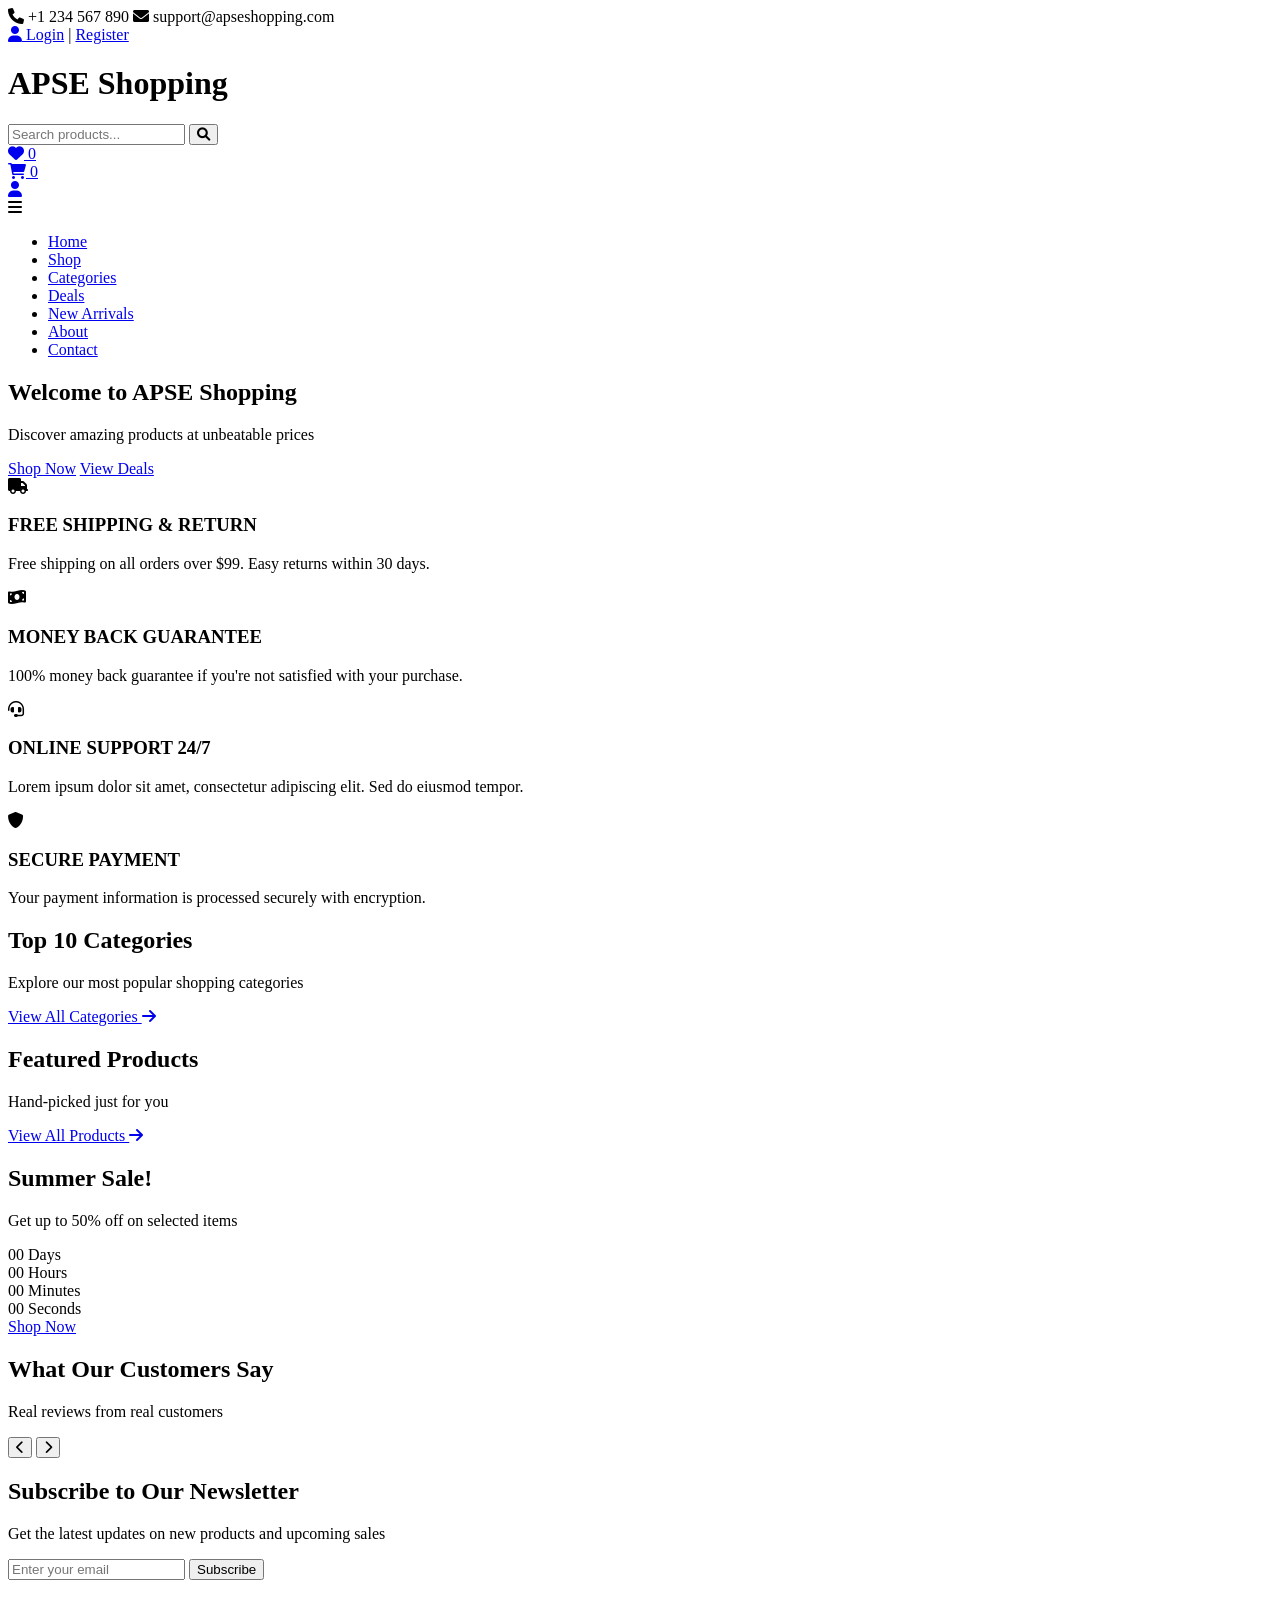
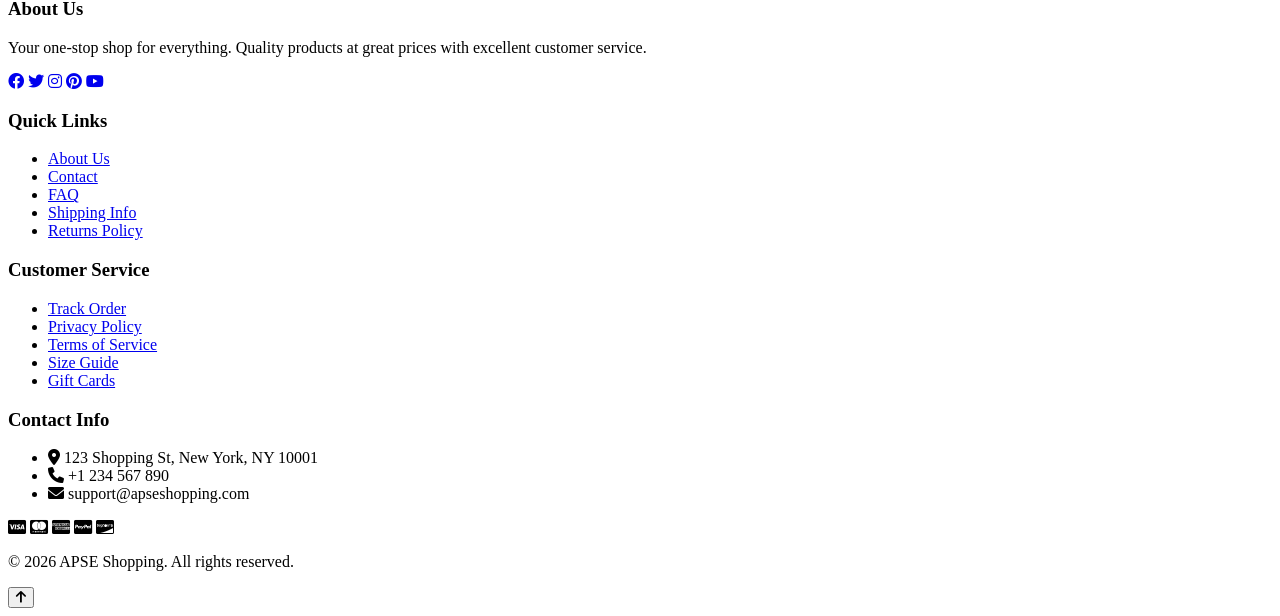
==== index.html @ 9b2e5bf0 "initial commit" ====
<!DOCTYPE html>
<html lang="en">
<head>
    <meta charset="UTF-8">
    <meta name="viewport" content="width=device-width, initial-scale=1.0">
    <title>APSE Shopping - Your One-Stop Shop</title>
    <link rel="stylesheet" href="https://cdnjs.cloudflare.com/ajax/libs/font-awesome/6.0.0/css/all.min.css">
    <link rel="stylesheet" href="css/style.css">
    <link rel="stylesheet" href="css/responsive.css">
    <link rel="stylesheet" href="css/animations.css">
</head>
<body>
    <!-- Header Section -->
    <header class="header">
        <!-- Top Bar -->
        <div class="top-bar">
            <div class="container">
                <div class="top-bar-content">
                    <div class="top-bar-left">
                        <span><i class="fas fa-phone"></i> +1 234 567 890</span>
                        <span><i class="fas fa-envelope"></i> support@apseshopping.com</span>
                    </div>
                    <div class="top-bar-right">
                        <a href="login.html"><i class="fas fa-user"></i> Login</a>
                        <span class="separator">|</span>
                        <a href="register.html">Register</a>
                    </div>
                </div>
            </div>
        </div>

        <!-- Main Header -->
        <div class="main-header">
            <div class="container">
                <div class="header-content">
                    <div class="logo">
                        <h1>APSE <span>Shopping</span></h1>
                    </div>

                    <!-- Search Bar -->
                    <div class="search-bar">
                        <input type="text" placeholder="Search products..." id="searchInput">
                        <button type="submit" id="searchBtn"><i class="fas fa-search"></i></button>
                    </div>

                    <!-- Header Icons -->
                    <div class="header-icons">
                        <div class="icon-item wishlist-icon">
                            <a href="wishlist.html">
                                <i class="fas fa-heart"></i>
                                <span class="badge">0</span>
                            </a>
                        </div>
                        <div class="icon-item cart-icon">
                            <a href="cart.html">
                                <i class="fas fa-shopping-cart"></i>
                                <span class="badge" id="cartCount">0</span>
                            </a>
                        </div>
                        <div class="icon-item user-icon mobile-only">
                            <a href="login.html">
                                <i class="fas fa-user"></i>
                            </a>
                        </div>
                    </div>

                    <!-- Mobile Menu Toggle -->
                    <div class="mobile-menu-toggle" id="mobileMenuToggle">
                        <i class="fas fa-bars"></i>
                    </div>
                </div>
            </div>
        </div>

        <!-- Navigation -->
        <nav class="navigation">
            <div class="container">
                <ul class="nav-menu" id="navMenu">
                    <li class="active"><a href="index.html">Home</a></li>
                    <li><a href="shop.html">Shop</a></li>
                    <li><a href="categories.html">Categories</a></li>
                    <li><a href="deals.html">Deals</a></li>
                    <li><a href="new-arrivals.html">New Arrivals</a></li>
                    <li><a href="about.html">About</a></li>
                    <li><a href="contact.html">Contact</a></li>
                </ul>
            </div>
        </nav>
    </header>

    <!-- Hero Banner -->
    <section class="hero-banner">
        <div class="container">
            <div class="hero-content">
                <h1>Welcome to APSE Shopping</h1>
                <p>Discover amazing products at unbeatable prices</p>
                <div class="hero-buttons">
                    <a href="shop.html" class="btn btn-primary">Shop Now</a>
                    <a href="deals.html" class="btn btn-outline">View Deals</a>
                </div>
            </div>
        </div>
    </section>

    <!-- Features Section -->
    <section class="features-section">
        <div class="container">
            <div class="features-grid">
                <div class="feature-box animate-on-scroll">
                    <div class="feature-icon">
                        <i class="fas fa-truck"></i>
                    </div>
                    <h3>FREE SHIPPING & RETURN</h3>
                    <p>Free shipping on all orders over $99. Easy returns within 30 days.</p>
                </div>

                <div class="feature-box animate-on-scroll" data-delay="0.2">
                    <div class="feature-icon">
                        <i class="fas fa-money-bill-wave"></i>
                    </div>
                    <h3>MONEY BACK GUARANTEE</h3>
                    <p>100% money back guarantee if you're not satisfied with your purchase.</p>
                </div>

                <div class="feature-box animate-on-scroll" data-delay="0.4">
                    <div class="feature-icon">
                        <i class="fas fa-headset"></i>
                    </div>
                    <h3>ONLINE SUPPORT 24/7</h3>
                    <p>Lorem ipsum dolor sit amet, consectetur adipiscing elit. Sed do eiusmod tempor.</p>
                </div>

                <div class="feature-box animate-on-scroll" data-delay="0.6">
                    <div class="feature-icon">
                        <i class="fas fa-shield-alt"></i>
                    </div>
                    <h3>SECURE PAYMENT</h3>
                    <p>Your payment information is processed securely with encryption.</p>
                </div>
            </div>
        </div>
    </section>

    <!-- Categories Section -->
    <section class="categories-section">
        <div class="container">
            <div class="section-header">
                <h2>Top 10 Categories</h2>
                <p>Explore our most popular shopping categories</p>
            </div>

            <div class="categories-grid" id="categoriesGrid">
                <!-- Categories will be loaded dynamically via JavaScript -->
            </div>

            <div class="view-all-container">
                <a href="categories.html" class="btn btn-secondary">View All Categories <i class="fas fa-arrow-right"></i></a>
            </div>
        </div>
    </section>

    <!-- Featured Products Section -->
    <section class="products-section">
        <div class="container">
            <div class="section-header">
                <h2>Featured Products</h2>
                <p>Hand-picked just for you</p>
            </div>

            <div class="products-grid" id="featuredProducts">
                <!-- Products will be loaded dynamically via JavaScript -->
            </div>

            <div class="view-all-container">
                <a href="shop.html" class="btn btn-secondary">View All Products <i class="fas fa-arrow-right"></i></a>
            </div>
        </div>
    </section>

    <!-- Promo Banner -->
    <section class="promo-banner">
        <div class="container">
            <div class="promo-content">
                <h2>Summer Sale!</h2>
                <p>Get up to 50% off on selected items</p>
                <div class="countdown" id="countdown">
                    <div class="countdown-item">
                        <span class="days">00</span>
                        <span>Days</span>
                    </div>
                    <div class="countdown-item">
                        <span class="hours">00</span>
                        <span>Hours</span>
                    </div>
                    <div class="countdown-item">
                        <span class="minutes">00</span>
                        <span>Minutes</span>
                    </div>
                    <div class="countdown-item">
                        <span class="seconds">00</span>
                        <span>Seconds</span>
                    </div>
                </div>
                <a href="deals.html" class="btn btn-primary">Shop Now</a>
            </div>
        </div>
    </section>

    <!-- Testimonials Section -->
    <section class="testimonials-section">
        <div class="container">
            <div class="section-header">
                <h2>What Our Customers Say</h2>
                <p>Real reviews from real customers</p>
            </div>

            <div class="testimonials-slider" id="testimonialsSlider">
                <div class="testimonials-wrapper">
                    <!-- Testimonials will be loaded dynamically -->
                </div>
                <button class="slider-btn prev-btn"><i class="fas fa-chevron-left"></i></button>
                <button class="slider-btn next-btn"><i class="fas fa-chevron-right"></i></button>
            </div>
        </div>
    </section>

    <!-- Newsletter Section -->
    <section class="newsletter-section">
        <div class="container">
            <div class="newsletter-content">
                <h2>Subscribe to Our Newsletter</h2>
                <p>Get the latest updates on new products and upcoming sales</p>
                <form class="newsletter-form" id="newsletterForm">
                    <input type="email" placeholder="Enter your email" required>
                    <button type="submit" class="btn btn-primary">Subscribe</button>
                </form>
            </div>
        </div>
    </section>

    <!-- Footer -->
    <footer class="footer">
        <div class="container">
            <div class="footer-content">
                <div class="footer-section">
                    <h3>About Us</h3>
                    <p>Your one-stop shop for everything. Quality products at great prices with excellent customer service.</p>
                    <div class="social-links">
                        <a href="#"><i class="fab fa-facebook"></i></a>
                        <a href="#"><i class="fab fa-twitter"></i></a>
                        <a href="#"><i class="fab fa-instagram"></i></a>
                        <a href="#"><i class="fab fa-pinterest"></i></a>
                        <a href="#"><i class="fab fa-youtube"></i></a>
                    </div>
                </div>

                <div class="footer-section">
                    <h3>Quick Links</h3>
                    <ul>
                        <li><a href="about.html">About Us</a></li>
                        <li><a href="contact.html">Contact</a></li>
                        <li><a href="faq.html">FAQ</a></li>
                        <li><a href="shipping.html">Shipping Info</a></li>
                        <li><a href="returns.html">Returns Policy</a></li>
                    </ul>
                </div>

                <div class="footer-section">
                    <h3>Customer Service</h3>
                    <ul>
                        <li><a href="track-order.html">Track Order</a></li>
                        <li><a href="privacy.html">Privacy Policy</a></li>
                        <li><a href="terms.html">Terms of Service</a></li>
                        <li><a href="size-guide.html">Size Guide</a></li>
                        <li><a href="gift-cards.html">Gift Cards</a></li>
                    </ul>
                </div>

                <div class="footer-section">
                    <h3>Contact Info</h3>
                    <ul class="contact-info">
                        <li><i class="fas fa-map-marker-alt"></i> 123 Shopping St, New York, NY 10001</li>
                        <li><i class="fas fa-phone"></i> +1 234 567 890</li>
                        <li><i class="fas fa-envelope"></i> support@apseshopping.com</li>
                    </ul>
                    <div class="payment-methods">
                        <i class="fab fa-cc-visa"></i>
                        <i class="fab fa-cc-mastercard"></i>
                        <i class="fab fa-cc-amex"></i>
                        <i class="fab fa-cc-paypal"></i>
                        <i class="fab fa-cc-discover"></i>
                    </div>
                </div>
            </div>

            <div class="footer-bottom">
                <p>&copy; 2026 APSE Shopping. All rights reserved.</p>
            </div>
        </div>
    </footer>

    <!-- Back to Top Button -->
    <button class="back-to-top" id="backToTop">
        <i class="fas fa-arrow-up"></i>
    </button>

    <!-- JavaScript Files -->
    <script src="js/utils.js"></script>
    <script src="js/products.js"></script>
    <script src="js/cart.js"></script>
    <script src="js/auth.js"></script>
    <script src="js/main.js"></script>
</body>
</html>
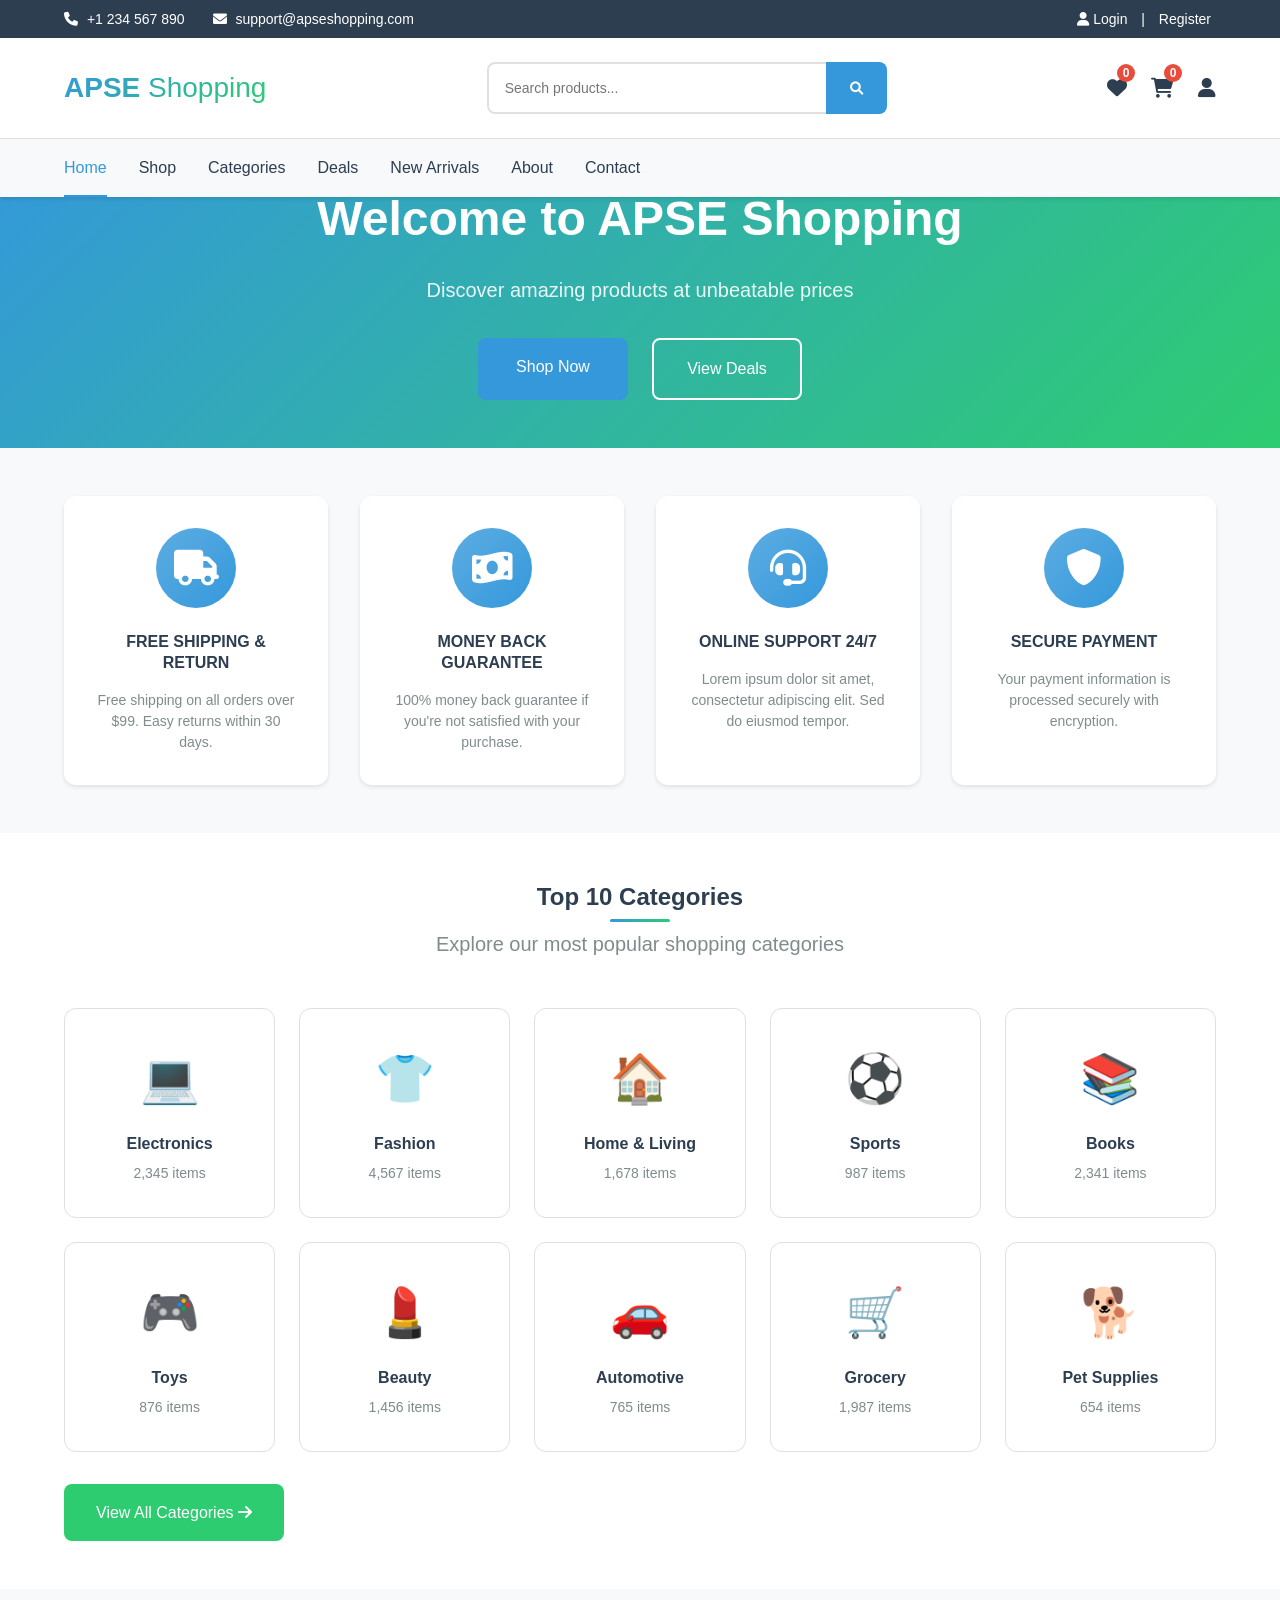
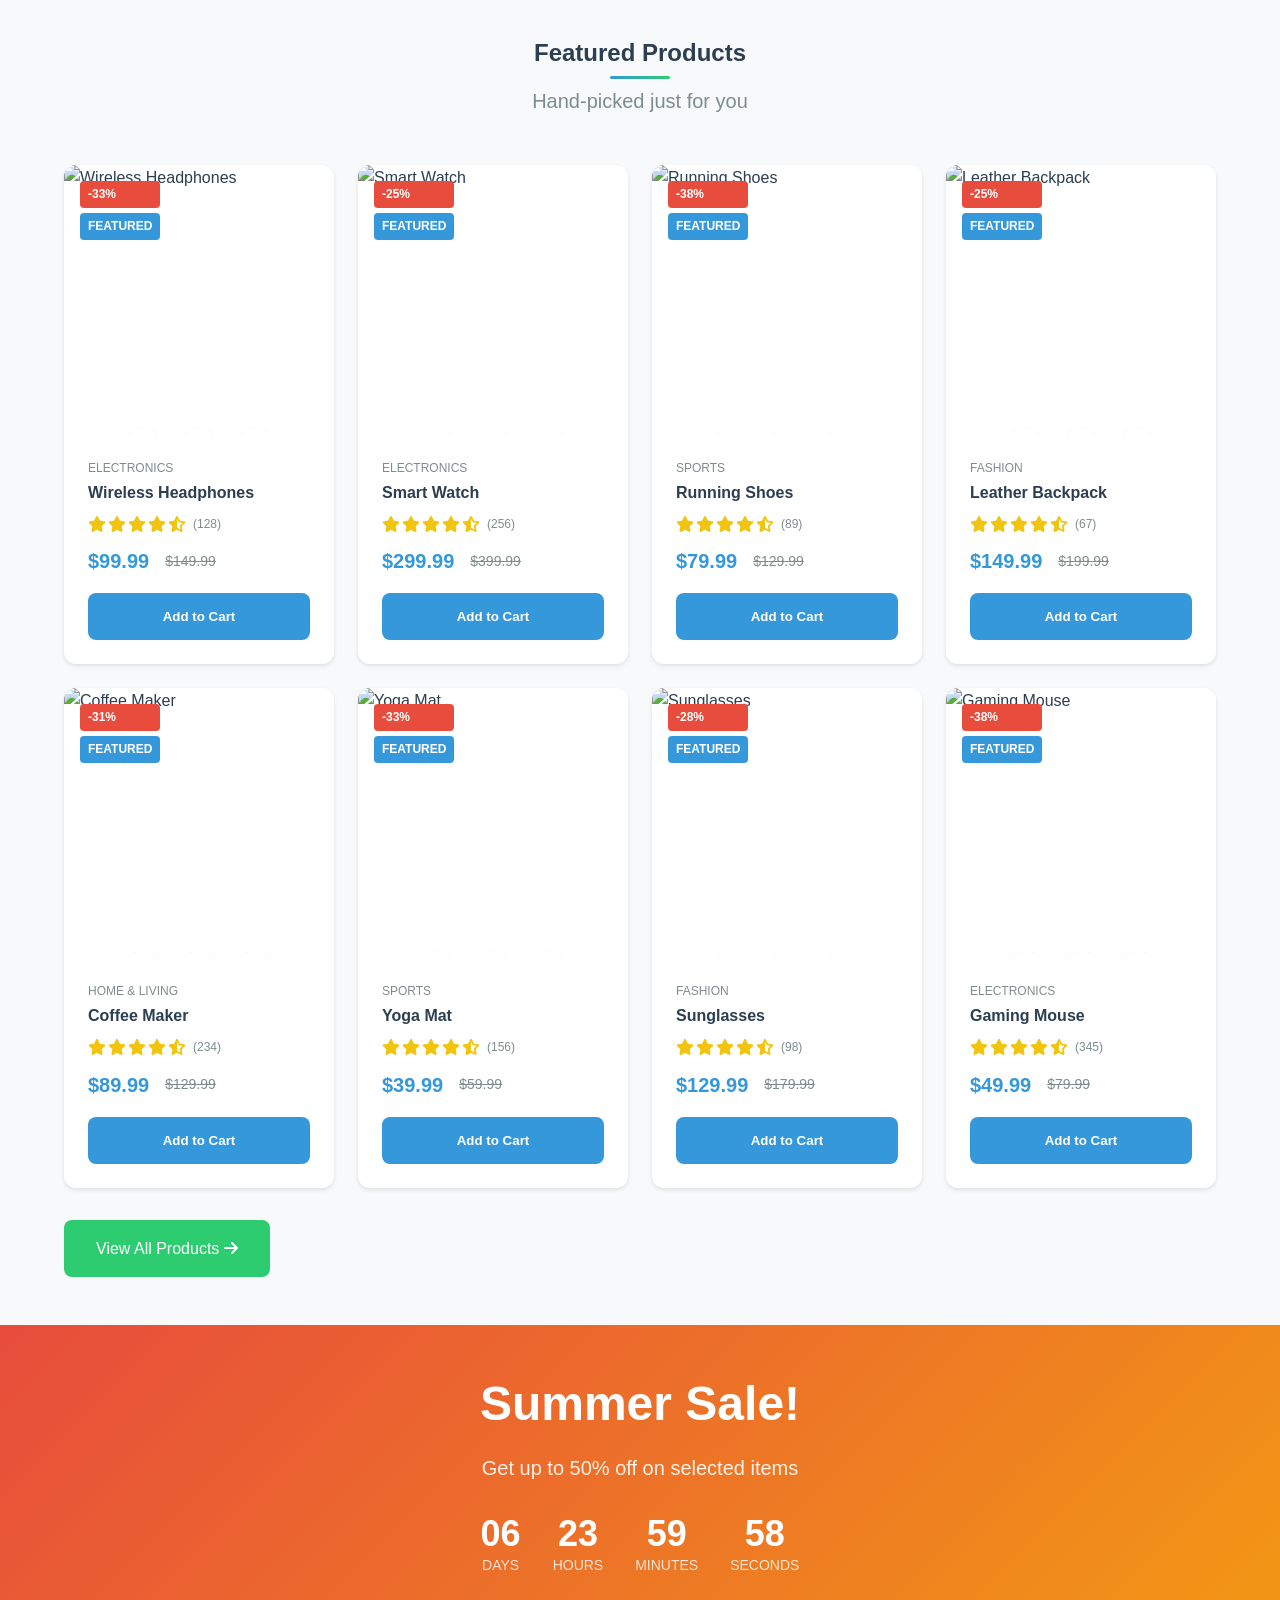
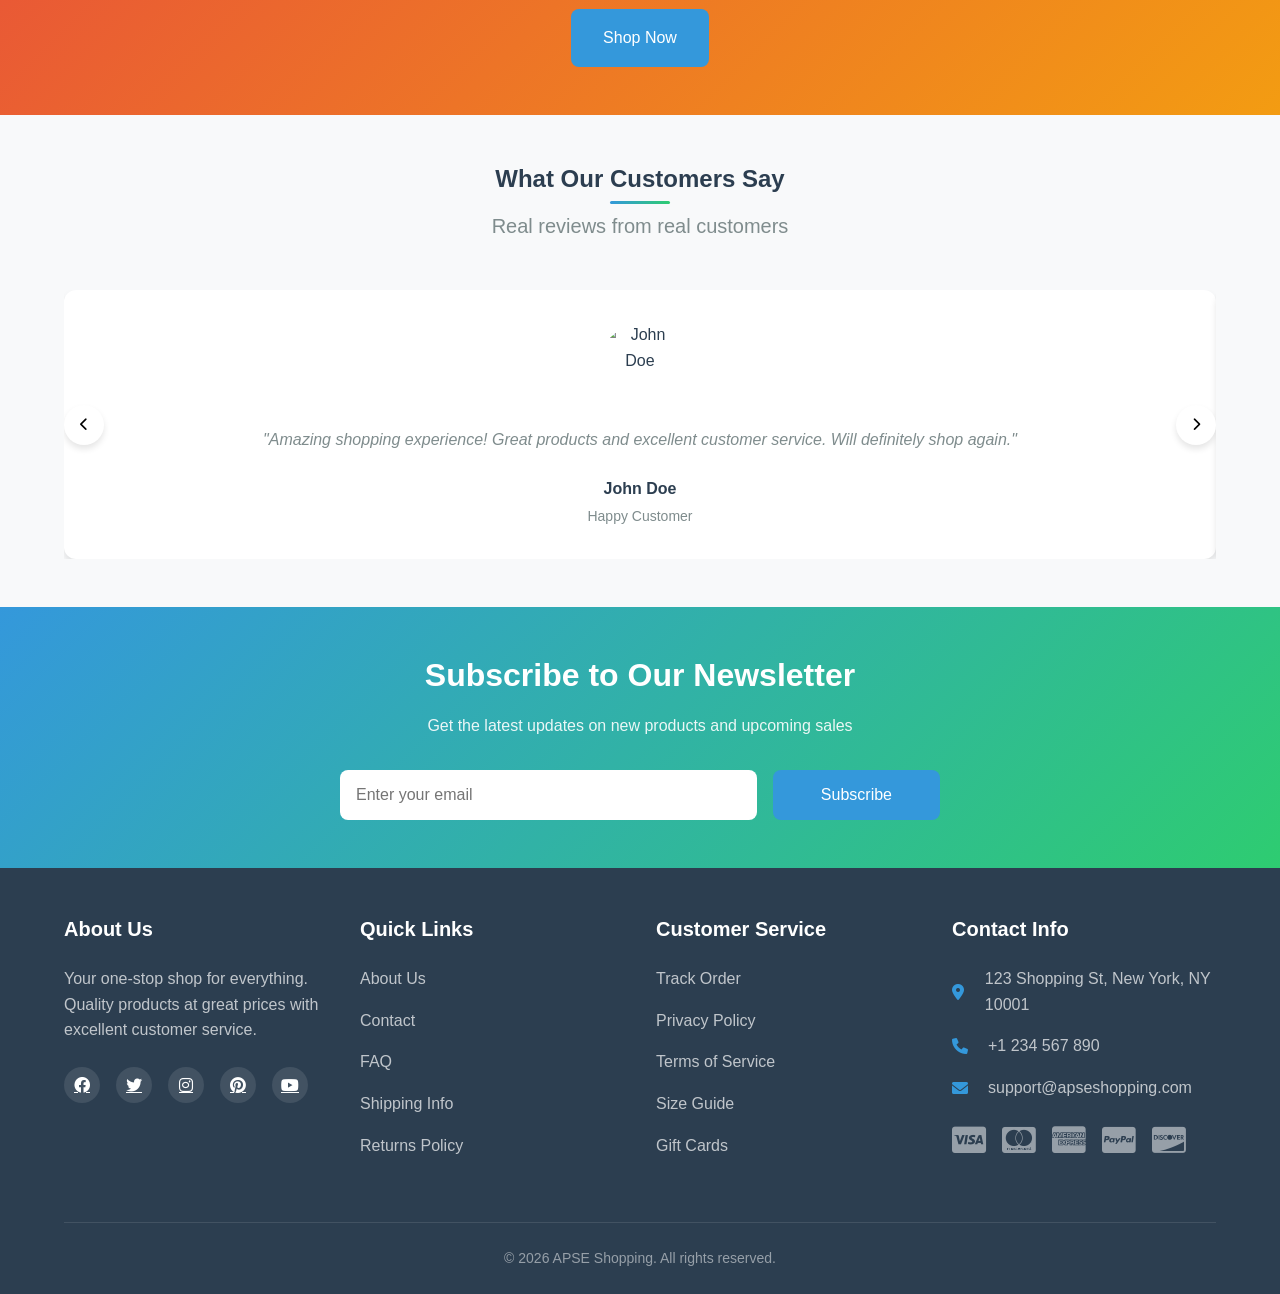
==== commit 12a42b88: "added new file" ====
--- a/index.html
+++ b/index.html
@@ -21,9 +21,9 @@
                         <span><i class="fas fa-envelope"></i> support@apseshopping.com</span>
                     </div>
                     <div class="top-bar-right">
-                        <a href="login.html"><i class="fas fa-user"></i> Login</a>
+                        <a href="account/login.html"><i class="fas fa-user"></i> Login</a>
                         <span class="separator">|</span>
-                        <a href="register.html">Register</a>
+                        <a href="account/register.html">Register</a>
                     </div>
                 </div>
             </div>
--- a/css/style.css
+++ b/css/style.css
@@ -0,0 +1,1029 @@
+/* ========== VARIABLES ========== */
+:root {
+    /* Colors */
+    --primary-color: #3498db;
+    --primary-dark: #2980b9;
+    --primary-light: #5dade2;
+    --secondary-color: #2ecc71;
+    --secondary-dark: #27ae60;
+    --secondary-light: #58d68d;
+    --accent-color: #e74c3c;
+    --text-primary: #2c3e50;
+    --text-secondary: #7f8c8d;
+    --text-light: #bdc3c7;
+    --bg-primary: #ffffff;
+    --bg-secondary: #f8f9fa;
+    --bg-dark: #2c3e50;
+    --border-color: #e0e0e0;
+    --success-color: #27ae60;
+    --warning-color: #f39c12;
+    --danger-color: #e74c3c;
+    --info-color: #3498db;
+
+    /* Shadows */
+    --shadow-sm: 0 2px 4px rgba(0,0,0,0.1);
+    --shadow-md: 0 4px 6px rgba(0,0,0,0.1);
+    --shadow-lg: 0 10px 15px rgba(0,0,0,0.1);
+    --shadow-xl: 0 20px 25px rgba(0,0,0,0.1);
+
+    /* Spacing */
+    --spacing-xs: 0.5rem;
+    --spacing-sm: 1rem;
+    --spacing-md: 1.5rem;
+    --spacing-lg: 2rem;
+    --spacing-xl: 3rem;
+
+    /* Font Sizes */
+    --font-size-xs: 0.75rem;
+    --font-size-sm: 0.875rem;
+    --font-size-md: 1rem;
+    --font-size-lg: 1.25rem;
+    --font-size-xl: 1.5rem;
+    --font-size-xxl: 2rem;
+
+    /* Border Radius */
+    --border-radius-sm: 4px;
+    --border-radius-md: 8px;
+    --border-radius-lg: 12px;
+    --border-radius-xl: 16px;
+    --border-radius-full: 9999px;
+
+    /* Transitions */
+    --transition-fast: 0.2s ease;
+    --transition-normal: 0.3s ease;
+    --transition-slow: 0.5s ease;
+
+    /* Layout */
+    --max-width: 1200px;
+    --header-height: 140px;
+}
+
+/* ========== RESET & BASE ========== */
+* {
+    margin: 0;
+    padding: 0;
+    box-sizing: border-box;
+}
+
+html {
+    scroll-behavior: smooth;
+}
+
+body {
+    font-family: 'Segoe UI', Tahoma, Geneva, Verdana, sans-serif;
+    font-size: var(--font-size-md);
+    color: var(--text-primary);
+    background-color: var(--bg-primary);
+    line-height: 1.6;
+    overflow-x: hidden;
+}
+
+.container {
+    max-width: var(--max-width);
+    margin: 0 auto;
+    padding: 0 var(--spacing-md);
+}
+
+/* ========== TYPOGRAPHY ========== */
+h1, h2, h3, h4, h5, h6 {
+    font-weight: 600;
+    line-height: 1.3;
+    margin-bottom: var(--spacing-sm);
+}
+
+h1 { font-size: var(--font-size-xxl); }
+h2 { font-size: var(--font-size-xl); }
+h3 { font-size: var(--font-size-lg); }
+
+.section-header {
+    text-align: center;
+    margin-bottom: var(--spacing-xl);
+}
+
+.section-header h2 {
+    position: relative;
+    display: inline-block;
+    margin-bottom: var(--spacing-sm);
+}
+
+.section-header h2::after {
+    content: '';
+    position: absolute;
+    bottom: -10px;
+    left: 50%;
+    transform: translateX(-50%);
+    width: 60px;
+    height: 3px;
+    background: linear-gradient(90deg, var(--primary-color), var(--secondary-color));
+    border-radius: 2px;
+}
+
+.section-header p {
+    color: var(--text-secondary);
+    font-size: var(--font-size-lg);
+}
+
+/* ========== BUTTONS ========== */
+.btn {
+    display: inline-block;
+    padding: var(--spacing-sm) var(--spacing-lg);
+    border: none;
+    border-radius: var(--border-radius-md);
+    font-size: var(--font-size-md);
+    font-weight: 500;
+    cursor: pointer;
+    transition: all var(--transition-fast);
+    text-decoration: none;
+    text-align: center;
+}
+
+.btn-primary {
+    background-color: var(--primary-color);
+    color: white;
+}
+
+.btn-primary:hover {
+    background-color: var(--primary-dark);
+    transform: translateY(-2px);
+    box-shadow: var(--shadow-md);
+}
+
+.btn-secondary {
+    background-color: var(--secondary-color);
+    color: white;
+}
+
+.btn-secondary:hover {
+    background-color: var(--secondary-dark);
+    transform: translateY(-2px);
+    box-shadow: var(--shadow-md);
+}
+
+.btn-outline {
+    background-color: transparent;
+    border: 2px solid var(--primary-color);
+    color: var(--primary-color);
+}
+
+.btn-outline:hover {
+    background-color: var(--primary-color);
+    color: white;
+    transform: translateY(-2px);
+    box-shadow: var(--shadow-md);
+}
+
+/* ========== HEADER ========== */
+.header {
+    position: fixed;
+    top: 0;
+    left: 0;
+    right: 0;
+    background: white;
+    box-shadow: var(--shadow-sm);
+    z-index: 1000;
+}
+
+/* Top Bar */
+.top-bar {
+    background: var(--bg-dark);
+    color: white;
+    padding: 8px 0;
+    font-size: var(--font-size-sm);
+}
+
+.top-bar-content {
+    display: flex;
+    justify-content: space-between;
+    align-items: center;
+}
+
+.top-bar-left span {
+    margin-right: var(--spacing-md);
+}
+
+.top-bar-left span i {
+    margin-right: 5px;
+}
+
+.top-bar-right a {
+    color: white;
+    text-decoration: none;
+    margin: 0 5px;
+    transition: opacity var(--transition-fast);
+}
+
+.top-bar-right a:hover {
+    opacity: 0.8;
+}
+
+.top-bar-right .separator {
+    margin: 0 5px;
+}
+
+/* Main Header */
+.main-header {
+    padding: var(--spacing-md) 0;
+    background: white;
+}
+
+.header-content {
+    display: flex;
+    align-items: center;
+    justify-content: space-between;
+}
+
+.logo h1 {
+    font-size: 28px;
+    font-weight: 700;
+    margin: 0;
+    background: linear-gradient(135deg, var(--primary-color), var(--secondary-color));
+    -webkit-background-clip: text;
+    -webkit-text-fill-color: transparent;
+    background-clip: text;
+}
+
+.logo h1 span {
+    font-weight: 300;
+}
+
+/* Search Bar */
+.search-bar {
+    flex: 0 1 400px;
+    display: flex;
+    position: relative;
+}
+
+.search-bar input {
+    width: 100%;
+    padding: var(--spacing-sm);
+    border: 2px solid var(--border-color);
+    border-radius: var(--border-radius-md);
+    font-size: var(--font-size-sm);
+    transition: border-color var(--transition-fast);
+}
+
+.search-bar input:focus {
+    outline: none;
+    border-color: var(--primary-color);
+}
+
+.search-bar button {
+    position: absolute;
+    right: 0;
+    top: 0;
+    height: 100%;
+    padding: 0 var(--spacing-md);
+    background: var(--primary-color);
+    border: none;
+    border-radius: 0 var(--border-radius-md) var(--border-radius-md) 0;
+    color: white;
+    cursor: pointer;
+    transition: background var(--transition-fast);
+}
+
+.search-bar button:hover {
+    background: var(--primary-dark);
+}
+
+/* Header Icons */
+.header-icons {
+    display: flex;
+    gap: var(--spacing-md);
+}
+
+.icon-item {
+    position: relative;
+}
+
+.icon-item a {
+    color: var(--text-primary);
+    font-size: 20px;
+    transition: color var(--transition-fast);
+}
+
+.icon-item a:hover {
+    color: var(--primary-color);
+}
+
+.icon-item .badge {
+    position: absolute;
+    top: -8px;
+    right: -8px;
+    background: var(--danger-color);
+    color: white;
+    font-size: var(--font-size-xs);
+    font-weight: 600;
+    width: 18px;
+    height: 18px;
+    border-radius: 50%;
+    display: flex;
+    align-items: center;
+    justify-content: center;
+}
+
+.mobile-menu-toggle {
+    display: none;
+    font-size: 24px;
+    cursor: pointer;
+    color: var(--text-primary);
+}
+
+/* Navigation */
+.navigation {
+    background: var(--bg-secondary);
+    border-top: 1px solid var(--border-color);
+}
+
+.nav-menu {
+    display: flex;
+    list-style: none;
+    gap: var(--spacing-lg);
+}
+
+.nav-menu li a {
+    display: block;
+    padding: var(--spacing-sm) 0;
+    color: var(--text-primary);
+    text-decoration: none;
+    font-weight: 500;
+    position: relative;
+    transition: color var(--transition-fast);
+}
+
+.nav-menu li a::after {
+    content: '';
+    position: absolute;
+    bottom: 0;
+    left: 0;
+    width: 0;
+    height: 2px;
+    background: var(--primary-color);
+    transition: width var(--transition-normal);
+}
+
+.nav-menu li.active a,
+.nav-menu li a:hover {
+    color: var(--primary-color);
+}
+
+.nav-menu li a:hover::after,
+.nav-menu li.active a::after {
+    width: 100%;
+}
+
+/* ========== HERO BANNER ========== */
+.hero-banner {
+    margin-top: var(--header-height);
+    background: linear-gradient(135deg, var(--primary-color), var(--secondary-color));
+    color: white;
+    padding: var(--spacing-xl) 0;
+    text-align: center;
+}
+
+.hero-content h1 {
+    font-size: 48px;
+    margin-bottom: var(--spacing-md);
+}
+
+.hero-content p {
+    font-size: var(--font-size-lg);
+    margin-bottom: var(--spacing-lg);
+    opacity: 0.9;
+}
+
+.hero-buttons {
+    display: flex;
+    gap: var(--spacing-md);
+    justify-content: center;
+}
+
+.hero-buttons .btn {
+    min-width: 150px;
+}
+
+.hero-buttons .btn-outline {
+    border-color: white;
+    color: white;
+}
+
+.hero-buttons .btn-outline:hover {
+    background: white;
+    color: var(--primary-color);
+}
+
+/* ========== FEATURES SECTION ========== */
+.features-section {
+    padding: var(--spacing-xl) 0;
+    background: var(--bg-secondary);
+}
+
+.features-grid {
+    display: grid;
+    grid-template-columns: repeat(4, 1fr);
+    gap: var(--spacing-lg);
+}
+
+.feature-box {
+    text-align: center;
+    padding: var(--spacing-lg);
+    background: white;
+    border-radius: var(--border-radius-lg);
+    box-shadow: var(--shadow-sm);
+    transition: all var(--transition-normal);
+}
+
+.feature-box:hover {
+    transform: translateY(-5px);
+    box-shadow: var(--shadow-lg);
+}
+
+.feature-icon {
+    width: 80px;
+    height: 80px;
+    margin: 0 auto var(--spacing-md);
+    background: linear-gradient(135deg, var(--primary-light), var(--primary-color));
+    border-radius: 50%;
+    display: flex;
+    align-items: center;
+    justify-content: center;
+}
+
+.feature-icon i {
+    font-size: 36px;
+    color: white;
+}
+
+.feature-box h3 {
+    font-size: var(--font-size-md);
+    margin-bottom: var(--spacing-sm);
+    color: var(--text-primary);
+}
+
+.feature-box p {
+    color: var(--text-secondary);
+    font-size: var(--font-size-sm);
+    line-height: 1.5;
+}
+
+/* ========== CATEGORIES SECTION ========== */
+.categories-section {
+    padding: var(--spacing-xl) 0;
+}
+
+.categories-grid {
+    display: grid;
+    grid-template-columns: repeat(auto-fill, minmax(200px, 1fr));
+    gap: var(--spacing-md);
+    margin-bottom: var(--spacing-lg);
+}
+
+.category-card {
+    background: white;
+    border-radius: var(--border-radius-lg);
+    padding: var(--spacing-lg);
+    text-align: center;
+    cursor: pointer;
+    border: 1px solid var(--border-color);
+    transition: all var(--transition-normal);
+    position: relative;
+    overflow: hidden;
+}
+
+.category-card:hover {
+    transform: translateY(-5px);
+    box-shadow: var(--shadow-lg);
+    border-color: var(--primary-color);
+}
+
+.category-icon {
+    font-size: 48px;
+    margin-bottom: var(--spacing-sm);
+}
+
+.category-card h3 {
+    font-size: var(--font-size-md);
+    margin-bottom: var(--spacing-xs);
+    color: var(--text-primary);
+}
+
+.category-card p {
+    color: var(--text-secondary);
+    font-size: var(--font-size-sm);
+}
+
+.category-card::before {
+    content: '';
+    position: absolute;
+    top: 0;
+    left: -100%;
+    width: 100%;
+    height: 100%;
+    background: linear-gradient(90deg, transparent, rgba(255,255,255,0.2), transparent);
+    transition: left 0.5s ease;
+}
+
+.category-card:hover::before {
+    left: 100%;
+}
+
+/* ========== PRODUCTS SECTION ========== */
+.products-section {
+    padding: var(--spacing-xl) 0;
+    background: var(--bg-secondary);
+}
+
+.products-grid {
+    display: grid;
+    grid-template-columns: repeat(4, 1fr);
+    gap: var(--spacing-md);
+    margin-bottom: var(--spacing-lg);
+}
+
+.product-card {
+    background: white;
+    border-radius: var(--border-radius-lg);
+    overflow: hidden;
+    box-shadow: var(--shadow-sm);
+    transition: all var(--transition-normal);
+    position: relative;
+}
+
+.product-card:hover {
+    transform: translateY(-5px);
+    box-shadow: var(--shadow-lg);
+}
+
+.product-badges {
+    position: absolute;
+    top: var(--spacing-sm);
+    left: var(--spacing-sm);
+    z-index: 1;
+    display: flex;
+    flex-direction: column;
+    gap: 5px;
+}
+
+.badge {
+    padding: 4px 8px;
+    border-radius: var(--border-radius-sm);
+    font-size: var(--font-size-xs);
+    font-weight: 600;
+    text-transform: uppercase;
+}
+
+.badge.discount {
+    background: var(--danger-color);
+    color: white;
+}
+
+.badge.new {
+    background: var(--success-color);
+    color: white;
+}
+
+.badge.featured {
+    background: var(--primary-color);
+    color: white;
+}
+
+.product-image {
+    position: relative;
+    padding-top: 100%;
+    overflow: hidden;
+}
+
+.product-image img {
+    position: absolute;
+    top: 0;
+    left: 0;
+    width: 100%;
+    height: 100%;
+    object-fit: cover;
+    transition: transform 0.5s ease;
+}
+
+.product-card:hover .product-image img {
+    transform: scale(1.1);
+}
+
+.product-actions {
+    position: absolute;
+    bottom: -50px;
+    left: 0;
+    right: 0;
+    display: flex;
+    justify-content: center;
+    gap: var(--spacing-sm);
+    padding: var(--spacing-sm);
+    background: rgba(255,255,255,0.9);
+    transition: bottom var(--transition-normal);
+}
+
+.product-card:hover .product-actions {
+    bottom: 0;
+}
+
+.action-btn {
+    width: 40px;
+    height: 40px;
+    border-radius: 50%;
+    background: white;
+    border: none;
+    display: flex;
+    align-items: center;
+    justify-content: center;
+    cursor: pointer;
+    box-shadow: var(--shadow-sm);
+    color: var(--text-primary);
+    transition: all var(--transition-fast);
+}
+
+.action-btn:hover {
+    background: var(--primary-color);
+    color: white;
+    transform: scale(1.1);
+}
+
+.product-info {
+    padding: var(--spacing-md);
+}
+
+.product-category {
+    font-size: var(--font-size-xs);
+    color: var(--text-secondary);
+    text-transform: uppercase;
+    margin-bottom: 5px;
+}
+
+.product-title {
+    font-size: var(--font-size-md);
+    font-weight: 600;
+    margin-bottom: var(--spacing-xs);
+    color: var(--text-primary);
+}
+
+.product-title a {
+    color: inherit;
+    text-decoration: none;
+}
+
+.product-title a:hover {
+    color: var(--primary-color);
+}
+
+.product-rating {
+    display: flex;
+    align-items: center;
+    gap: 5px;
+    margin-bottom: var(--spacing-xs);
+}
+
+.stars {
+    color: #f1c40f;
+}
+
+.stars i {
+    margin-right: 2px;
+}
+
+.reviews-count {
+    font-size: var(--font-size-xs);
+    color: var(--text-secondary);
+}
+
+.product-price {
+    display: flex;
+    align-items: center;
+    gap: var(--spacing-sm);
+    margin-bottom: var(--spacing-sm);
+}
+
+.current-price {
+    font-size: var(--font-size-lg);
+    font-weight: 700;
+    color: var(--primary-color);
+}
+
+.original-price {
+    font-size: var(--font-size-sm);
+    color: var(--text-secondary);
+    text-decoration: line-through;
+}
+
+.add-to-cart {
+    width: 100%;
+    padding: var(--spacing-sm);
+    background: var(--primary-color);
+    color: white;
+    border: none;
+    border-radius: var(--border-radius-md);
+    font-weight: 600;
+    cursor: pointer;
+    transition: background var(--transition-fast);
+}
+
+.add-to-cart:hover {
+    background: var(--primary-dark);
+}
+
+/* ========== PROMO BANNER ========== */
+.promo-banner {
+    background: linear-gradient(135deg, var(--accent-color), var(--warning-color));
+    color: white;
+    padding: var(--spacing-xl) 0;
+    text-align: center;
+}
+
+.promo-content h2 {
+    font-size: 48px;
+    margin-bottom: var(--spacing-sm);
+}
+
+.promo-content p {
+    font-size: var(--font-size-lg);
+    margin-bottom: var(--spacing-lg);
+    opacity: 0.9;
+}
+
+.countdown {
+    display: flex;
+    justify-content: center;
+    gap: var(--spacing-lg);
+    margin-bottom: var(--spacing-lg);
+}
+
+.countdown-item {
+    text-align: center;
+}
+
+.countdown-item span:first-child {
+    display: block;
+    font-size: 36px;
+    font-weight: 700;
+    line-height: 1;
+}
+
+.countdown-item span:last-child {
+    font-size: var(--font-size-sm);
+    text-transform: uppercase;
+    opacity: 0.8;
+}
+
+/* ========== TESTIMONIALS SECTION ========== */
+.testimonials-section {
+    padding: var(--spacing-xl) 0;
+    background: var(--bg-secondary);
+}
+
+.testimonials-slider {
+    position: relative;
+    overflow: hidden;
+}
+
+.testimonials-wrapper {
+    display: flex;
+    transition: transform var(--transition-normal);
+}
+
+.testimonial-card {
+    min-width: 100%;
+    padding: var(--spacing-lg);
+    background: white;
+    border-radius: var(--border-radius-lg);
+    box-shadow: var(--shadow-md);
+    text-align: center;
+}
+
+.testimonial-avatar {
+    width: 80px;
+    height: 80px;
+    margin: 0 auto var(--spacing-md);
+    border-radius: 50%;
+    overflow: hidden;
+}
+
+.testimonial-avatar img {
+    width: 100%;
+    height: 100%;
+    object-fit: cover;
+}
+
+.testimonial-text {
+    font-style: italic;
+    color: var(--text-secondary);
+    margin-bottom: var(--spacing-md);
+    line-height: 1.8;
+}
+
+.testimonial-name {
+    font-weight: 600;
+    color: var(--text-primary);
+    margin-bottom: 5px;
+}
+
+.testimonial-position {
+    font-size: var(--font-size-sm);
+    color: var(--text-secondary);
+}
+
+.slider-btn {
+    position: absolute;
+    top: 50%;
+    transform: translateY(-50%);
+    width: 40px;
+    height: 40px;
+    border-radius: 50%;
+    background: white;
+    border: none;
+    box-shadow: var(--shadow-md);
+    cursor: pointer;
+    transition: all var(--transition-fast);
+}
+
+.slider-btn:hover {
+    background: var(--primary-color);
+    color: white;
+}
+
+.prev-btn {
+    left: 0;
+}
+
+.next-btn {
+    right: 0;
+}
+
+/* ========== NEWSLETTER SECTION ========== */
+.newsletter-section {
+    padding: var(--spacing-xl) 0;
+    background: linear-gradient(135deg, var(--primary-color), var(--secondary-color));
+    color: white;
+}
+
+.newsletter-content {
+    text-align: center;
+    max-width: 600px;
+    margin: 0 auto;
+}
+
+.newsletter-content h2 {
+    font-size: var(--font-size-xxl);
+    margin-bottom: var(--spacing-sm);
+}
+
+.newsletter-content p {
+    margin-bottom: var(--spacing-lg);
+    opacity: 0.9;
+}
+
+.newsletter-form {
+    display: flex;
+    gap: var(--spacing-sm);
+}
+
+.newsletter-form input {
+    flex: 1;
+    padding: var(--spacing-sm);
+    border: none;
+    border-radius: var(--border-radius-md);
+    font-size: var(--font-size-md);
+}
+
+.newsletter-form input:focus {
+    outline: none;
+}
+
+.newsletter-form button {
+    padding: var(--spacing-sm) var(--spacing-xl);
+}
+
+/* ========== FOOTER ========== */
+.footer {
+    background: var(--bg-dark);
+    color: white;
+    padding: var(--spacing-xl) 0 var(--spacing-md);
+}
+
+.footer-content {
+    display: grid;
+    grid-template-columns: repeat(4, 1fr);
+    gap: var(--spacing-lg);
+    margin-bottom: var(--spacing-xl);
+}
+
+.footer-section h3 {
+    color: white;
+    margin-bottom: var(--spacing-md);
+    font-size: var(--font-size-lg);
+}
+
+.footer-section p {
+    color: rgba(255,255,255,0.7);
+    margin-bottom: var(--spacing-md);
+    line-height: 1.6;
+}
+
+.social-links {
+    display: flex;
+    gap: var(--spacing-sm);
+}
+
+.social-links a {
+    width: 36px;
+    height: 36px;
+    border-radius: 50%;
+    background: rgba(255,255,255,0.1);
+    display: flex;
+    align-items: center;
+    justify-content: center;
+    color: white;
+    transition: all var(--transition-fast);
+}
+
+.social-links a:hover {
+    background: var(--primary-color);
+    transform: translateY(-3px);
+}
+
+.footer-section ul {
+    list-style: none;
+}
+
+.footer-section ul li {
+    margin-bottom: var(--spacing-sm);
+}
+
+.footer-section ul li a {
+    color: rgba(255,255,255,0.7);
+    text-decoration: none;
+    transition: color var(--transition-fast);
+}
+
+.footer-section ul li a:hover {
+    color: var(--primary-color);
+}
+
+.contact-info li {
+    display: flex;
+    align-items: center;
+    gap: var(--spacing-sm);
+    color: rgba(255,255,255,0.7);
+}
+
+.contact-info li i {
+    width: 20px;
+    color: var(--primary-color);
+}
+
+.payment-methods {
+    display: flex;
+    gap: var(--spacing-sm);
+    margin-top: var(--spacing-md);
+}
+
+.payment-methods i {
+    font-size: 30px;
+    color: rgba(255,255,255,0.5);
+    transition: color var(--transition-fast);
+}
+
+.payment-methods i:hover {
+    color: white;
+}
+
+.footer-bottom {
+    text-align: center;
+    padding-top: var(--spacing-md);
+    border-top: 1px solid rgba(255,255,255,0.1);
+    color: rgba(255,255,255,0.5);
+    font-size: var(--font-size-sm);
+}
+
+/* ========== BACK TO TOP BUTTON ========== */
+.back-to-top {
+    position: fixed;
+    bottom: var(--spacing-lg);
+    right: var(--spacing-lg);
+    width: 45px;
+    height: 45px;
+    border-radius: 50%;
+    background: var(--primary-color);
+    color: white;
+    border: none;
+    cursor: pointer;
+    display: none;
+    align-items: center;
+    justify-content: center;
+    box-shadow: var(--shadow-lg);
+    transition: all var(--transition-fast);
+    z-index: 99;
+}
+
+.back-to-top:hover {
+    background: var(--primary-dark);
+    transform: translateY(-3px);
+}
+
+.back-to-top.show {
+    display: flex;
+}
--- a/css/responsive.css
+++ b/css/responsive.css
@@ -0,0 +1,186 @@
+/* ========== LARGE DEVICES (1025px - 1200px) ========== */
+@media screen and (max-width: 1200px) {
+    .container {
+        max-width: 960px;
+    }
+
+    .features-grid {
+        grid-template-columns: repeat(2, 1fr);
+    }
+
+    .products-grid {
+        grid-template-columns: repeat(3, 1fr);
+    }
+}
+
+/* ========== MEDIUM DEVICES (769px - 1024px) ========== */
+@media screen and (max-width: 1024px) {
+    .container {
+        max-width: 720px;
+    }
+
+    .header-content {
+        flex-wrap: wrap;
+    }
+
+    .search-bar {
+        order: 3;
+        flex: 0 0 100%;
+        margin-top: var(--spacing-sm);
+    }
+
+    .footer-content {
+        grid-template-columns: repeat(2, 1fr);
+    }
+
+    .products-grid {
+        grid-template-columns: repeat(2, 1fr);
+    }
+}
+
+/* ========== SMALL DEVICES (481px - 768px) ========== */
+@media screen and (max-width: 768px) {
+    :root {
+        --header-height: 120px;
+    }
+
+    .container {
+        max-width: 540px;
+    }
+
+    .top-bar {
+        display: none;
+    }
+
+    .header-content {
+        padding: var(--spacing-sm) 0;
+    }
+
+    .mobile-menu-toggle {
+        display: block;
+    }
+
+    .nav-menu {
+        display: none;
+        position: absolute;
+        top: 100%;
+        left: 0;
+        right: 0;
+        background: white;
+        flex-direction: column;
+        gap: 0;
+        padding: var(--spacing-md);
+        box-shadow: var(--shadow-lg);
+    }
+
+    .nav-menu.active {
+        display: flex;
+    }
+
+    .nav-menu li a {
+        padding: var(--spacing-sm) 0;
+    }
+
+    .hero-content h1 {
+        font-size: 36px;
+    }
+
+    .features-grid {
+        grid-template-columns: 1fr;
+    }
+
+    .products-grid {
+        grid-template-columns: 1fr;
+    }
+
+    .countdown {
+        gap: var(--spacing-md);
+    }
+
+    .countdown-item span:first-child {
+        font-size: 24px;
+    }
+
+    .newsletter-form {
+        flex-direction: column;
+    }
+
+    .footer-content {
+        grid-template-columns: 1fr;
+    }
+}
+
+/* ========== EXTRA SMALL DEVICES (up to 480px) ========== */
+@media screen and (max-width: 480px) {
+    :root {
+        --header-height: 100px;
+    }
+
+    .logo h1 {
+        font-size: 20px;
+    }
+
+    .hero-content h1 {
+        font-size: 28px;
+    }
+
+    .hero-buttons {
+        flex-direction: column;
+        align-items: center;
+    }
+
+    .hero-buttons .btn {
+        width: 100%;
+        max-width: 250px;
+    }
+
+    .countdown {
+        flex-wrap: wrap;
+    }
+
+    .countdown-item {
+        flex: 0 0 calc(50% - var(--spacing-md));
+    }
+
+    .section-header h2 {
+        font-size: var(--font-size-xl);
+    }
+
+    .section-header p {
+        font-size: var(--font-size-md);
+    }
+}
+
+/* ========== TOUCH DEVICES ========== */
+@media (hover: none) {
+    .product-actions {
+        bottom: 0;
+        background: rgba(255,255,255,0.95);
+    }
+
+    .feature-box:hover,
+    .category-card:hover,
+    .product-card:hover {
+        transform: none;
+    }
+}
+
+/* ========== PRINT STYLES ========== */
+@media print {
+    .header,
+    .footer,
+    .newsletter-section,
+    .back-to-top {
+        display: none;
+    }
+
+    body {
+        background: white;
+        color: black;
+    }
+
+    .container {
+        max-width: 100%;
+        padding: 0;
+    }
+}
--- a/css/animations.css
+++ b/css/animations.css
@@ -0,0 +1,428 @@
+/* ========== FADE IN ANIMATIONS ========== */
+@keyframes fadeIn {
+    from {
+        opacity: 0;
+    }
+    to {
+        opacity: 1;
+    }
+}
+
+@keyframes fadeInUp {
+    from {
+        opacity: 0;
+        transform: translateY(30px);
+    }
+    to {
+        opacity: 1;
+        transform: translateY(0);
+    }
+}
+
+@keyframes fadeInDown {
+    from {
+        opacity: 0;
+        transform: translateY(-30px);
+    }
+    to {
+        opacity: 1;
+        transform: translateY(0);
+    }
+}
+
+@keyframes fadeInLeft {
+    from {
+        opacity: 0;
+        transform: translateX(-30px);
+    }
+    to {
+        opacity: 1;
+        transform: translateX(0);
+    }
+}
+
+@keyframes fadeInRight {
+    from {
+        opacity: 0;
+        transform: translateX(30px);
+    }
+    to {
+        opacity: 1;
+        transform: translateX(0);
+    }
+}
+
+/* ========== SCALE ANIMATIONS ========== */
+@keyframes scaleIn {
+    from {
+        opacity: 0;
+        transform: scale(0.9);
+    }
+    to {
+        opacity: 1;
+        transform: scale(1);
+    }
+}
+
+@keyframes scaleOut {
+    from {
+        opacity: 1;
+        transform: scale(1);
+    }
+    to {
+        opacity: 0;
+        transform: scale(0.9);
+    }
+}
+
+/* ========== SLIDE ANIMATIONS ========== */
+@keyframes slideInLeft {
+    from {
+        transform: translateX(-100%);
+    }
+    to {
+        transform: translateX(0);
+    }
+}
+
+@keyframes slideInRight {
+    from {
+        transform: translateX(100%);
+    }
+    to {
+        transform: translateX(0);
+    }
+}
+
+@keyframes slideInUp {
+    from {
+        transform: translateY(100%);
+    }
+    to {
+        transform: translateY(0);
+    }
+}
+
+@keyframes slideInDown {
+    from {
+        transform: translateY(-100%);
+    }
+    to {
+        transform: translateY(0);
+    }
+}
+
+/* ========== BOUNCE ANIMATIONS ========== */
+@keyframes bounce {
+    0%, 100% {
+        transform: translateY(0);
+    }
+    50% {
+        transform: translateY(-10px);
+    }
+}
+
+@keyframes bounceIn {
+    0% {
+        opacity: 0;
+        transform: scale(0.3);
+    }
+    50% {
+        opacity: 1;
+        transform: scale(1.05);
+    }
+    70% {
+        transform: scale(0.9);
+    }
+    100% {
+        transform: scale(1);
+    }
+}
+
+/* ========== ROTATE ANIMATIONS ========== */
+@keyframes rotate {
+    from {
+        transform: rotate(0deg);
+    }
+    to {
+        transform: rotate(360deg);
+    }
+}
+
+@keyframes rotateIn {
+    from {
+        opacity: 0;
+        transform: rotate(-200deg);
+    }
+    to {
+        opacity: 1;
+        transform: rotate(0);
+    }
+}
+
+/* ========== PULSE ANIMATIONS ========== */
+@keyframes pulse {
+    0%, 100% {
+        transform: scale(1);
+    }
+    50% {
+        transform: scale(1.1);
+    }
+}
+
+@keyframes pulseGlow {
+    0%, 100% {
+        box-shadow: 0 0 0 0 rgba(52, 152, 219, 0.4);
+    }
+    50% {
+        box-shadow: 0 0 0 10px rgba(52, 152, 219, 0);
+    }
+}
+
+/* ========== SHAKE ANIMATIONS ========== */
+@keyframes shake {
+    0%, 100% {
+        transform: translateX(0);
+    }
+    10%, 30%, 50%, 70%, 90% {
+        transform: translateX(-5px);
+    }
+    20%, 40%, 60%, 80% {
+        transform: translateX(5px);
+    }
+}
+
+/* ========== FLIP ANIMATIONS ========== */
+@keyframes flipInX {
+    from {
+        opacity: 0;
+        transform: perspective(400px) rotateX(90deg);
+    }
+    40% {
+        transform: perspective(400px) rotateX(-20deg);
+    }
+    60% {
+        transform: perspective(400px) rotateX(10deg);
+    }
+    80% {
+        transform: perspective(400px) rotateX(-5deg);
+    }
+    to {
+        opacity: 1;
+        transform: perspective(400px) rotateX(0);
+    }
+}
+
+/* ========== ZOOM ANIMATIONS ========== */
+@keyframes zoomIn {
+    from {
+        opacity: 0;
+        transform: scale(0);
+    }
+    to {
+        opacity: 1;
+        transform: scale(1);
+    }
+}
+
+/* ========== LOADING ANIMATIONS ========== */
+@keyframes spin {
+    to {
+        transform: rotate(360deg);
+    }
+}
+
+@keyframes loading {
+    0% {
+        background-position: 200% 0;
+    }
+    100% {
+        background-position: -200% 0;
+    }
+}
+
+/* ========== HOVER ANIMATIONS ========== */
+.hover-grow {
+    transition: transform var(--transition-fast);
+}
+
+.hover-grow:hover {
+    transform: scale(1.05);
+}
+
+.hover-shrink {
+    transition: transform var(--transition-fast);
+}
+
+.hover-shrink:hover {
+    transform: scale(0.95);
+}
+
+.hover-rotate {
+    transition: transform var(--transition-fast);
+}
+
+.hover-rotate:hover {
+    transform: rotate(5deg);
+}
+
+.hover-lift {
+    transition: transform var(--transition-fast), box-shadow var(--transition-fast);
+}
+
+.hover-lift:hover {
+    transform: translateY(-5px);
+    box-shadow: var(--shadow-lg);
+}
+
+/* ========== SCROLL ANIMATIONS ========== */
+.animate-on-scroll {
+    opacity: 0;
+    transform: translateY(30px);
+    transition: opacity 0.6s ease, transform 0.6s ease;
+}
+
+.animate-on-scroll.visible {
+    opacity: 1;
+    transform: translateY(0);
+}
+
+/* ========== PAGE TRANSITIONS ========== */
+.page-transition {
+    animation: fadeIn 0.5s ease;
+}
+
+/* ========== CART ANIMATIONS ========== */
+@keyframes cartBounce {
+    0%, 100% {
+        transform: scale(1);
+    }
+    50% {
+        transform: scale(1.2);
+    }
+}
+
+.cart-animation {
+    animation: cartBounce 0.3s ease;
+}
+
+/* ========== NOTIFICATION ANIMATIONS ========== */
+@keyframes slideInNotification {
+    from {
+        transform: translateX(100%);
+        opacity: 0;
+    }
+    to {
+        transform: translateX(0);
+        opacity: 1;
+    }
+}
+
+@keyframes slideOutNotification {
+    from {
+        transform: translateX(0);
+        opacity: 1;
+    }
+    to {
+        transform: translateX(100%);
+        opacity: 0;
+    }
+}
+
+/* ========== MODAL ANIMATIONS ========== */
+@keyframes modalIn {
+    from {
+        opacity: 0;
+        transform: scale(0.8) translateY(-50px);
+    }
+    to {
+        opacity: 1;
+        transform: scale(1) translateY(0);
+    }
+}
+
+@keyframes modalOut {
+    from {
+        opacity: 1;
+        transform: scale(1) translateY(0);
+    }
+    to {
+        opacity: 0;
+        transform: scale(0.8) translateY(-50px);
+    }
+}
+
+/* ========== DROPDOWN ANIMATIONS ========== */
+@keyframes dropdownIn {
+    from {
+        opacity: 0;
+        transform: translateY(-10px);
+    }
+    to {
+        opacity: 1;
+        transform: translateY(0);
+    }
+}
+
+/* ========== APPLICATION CLASSES ========== */
+.fade-in {
+    animation: fadeIn 0.5s ease;
+}
+
+.fade-in-up {
+    animation: fadeInUp 0.5s ease;
+}
+
+.fade-in-down {
+    animation: fadeInDown 0.5s ease;
+}
+
+.bounce {
+    animation: bounce 2s infinite;
+}
+
+.pulse {
+    animation: pulse 2s infinite;
+}
+
+.rotate {
+    animation: rotate 2s linear infinite;
+}
+
+.spinner {
+    animation: spin 1s linear infinite;
+}
+
+.shake {
+    animation: shake 0.5s ease;
+}
+
+/* ========== DELAY CLASSES ========== */
+.delay-1 {
+    animation-delay: 0.2s;
+}
+
+.delay-2 {
+    animation-delay: 0.4s;
+}
+
+.delay-3 {
+    animation-delay: 0.6s;
+}
+
+.delay-4 {
+    animation-delay: 0.8s;
+}
+
+/* ========== DURATION CLASSES ========== */
+.duration-fast {
+    animation-duration: 0.3s;
+}
+
+.duration-normal {
+    animation-duration: 0.5s;
+}
+
+.duration-slow {
+    animation-duration: 1s;
+}
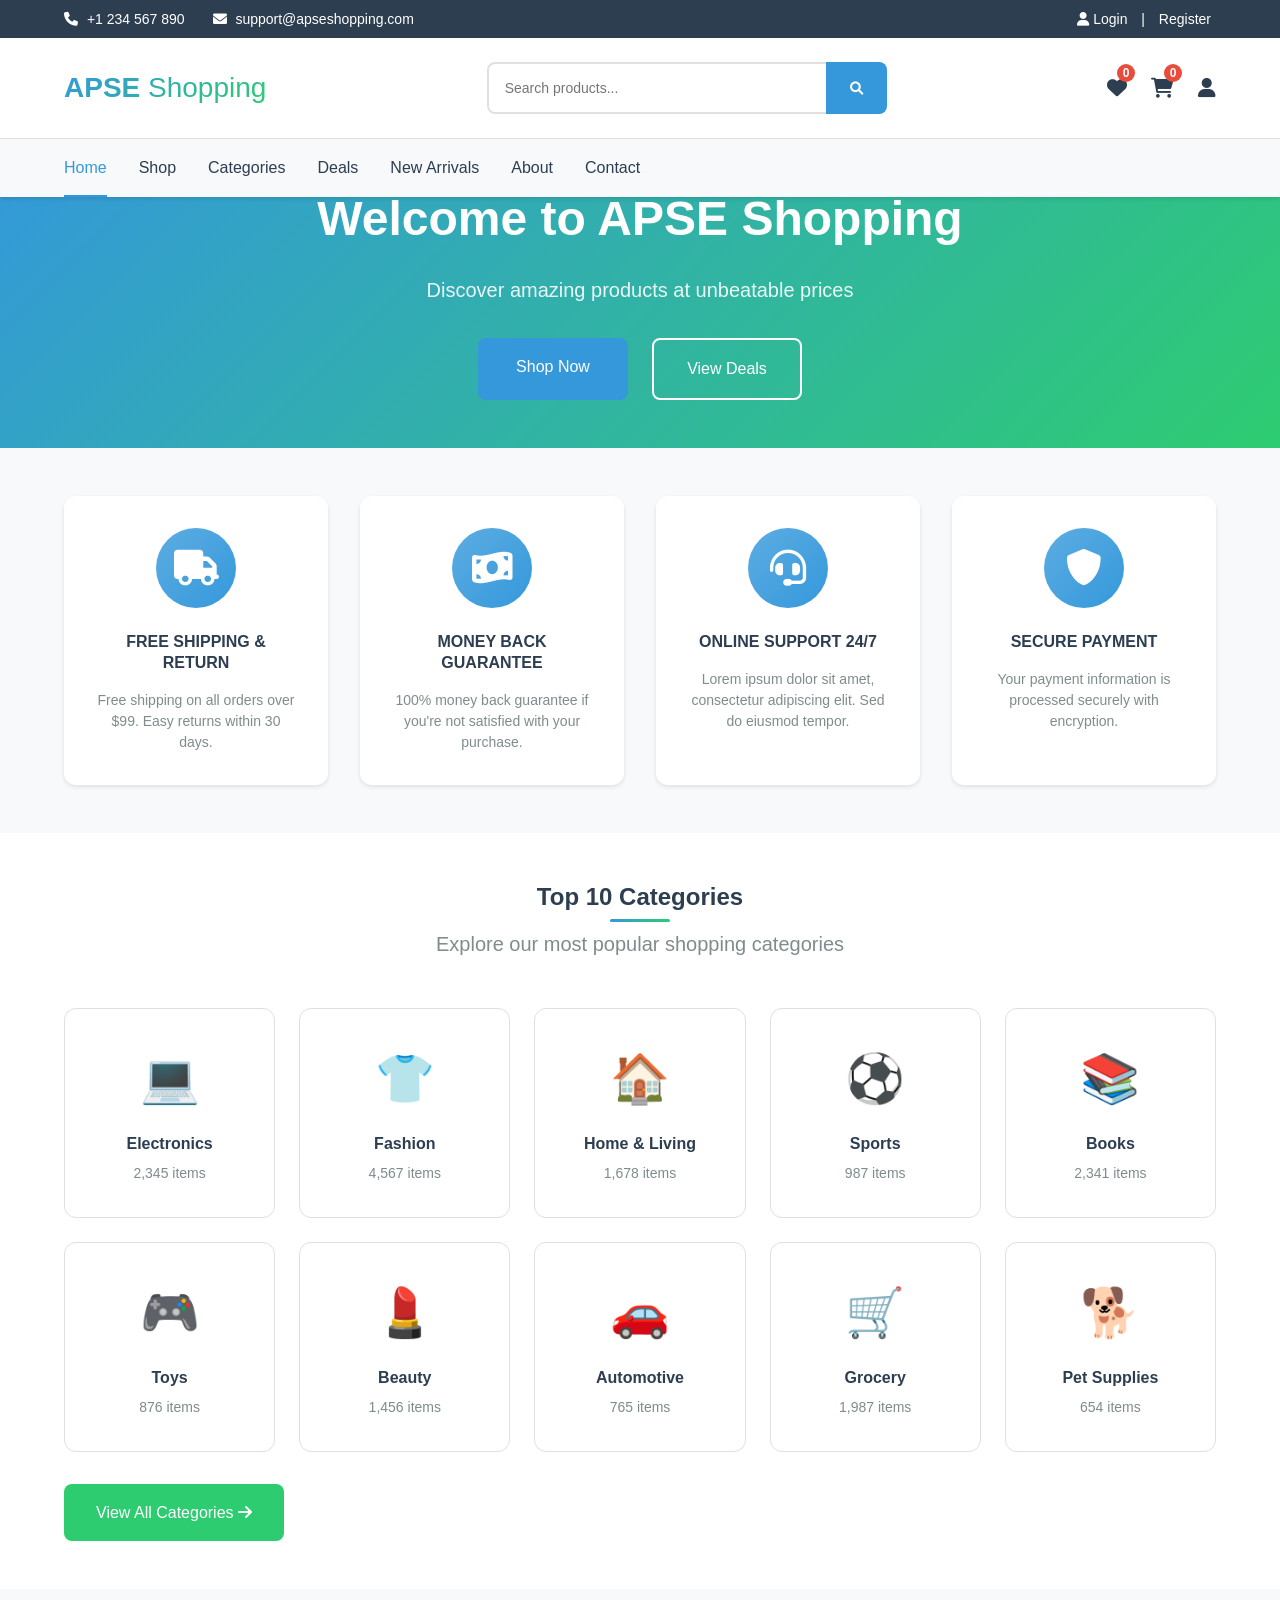
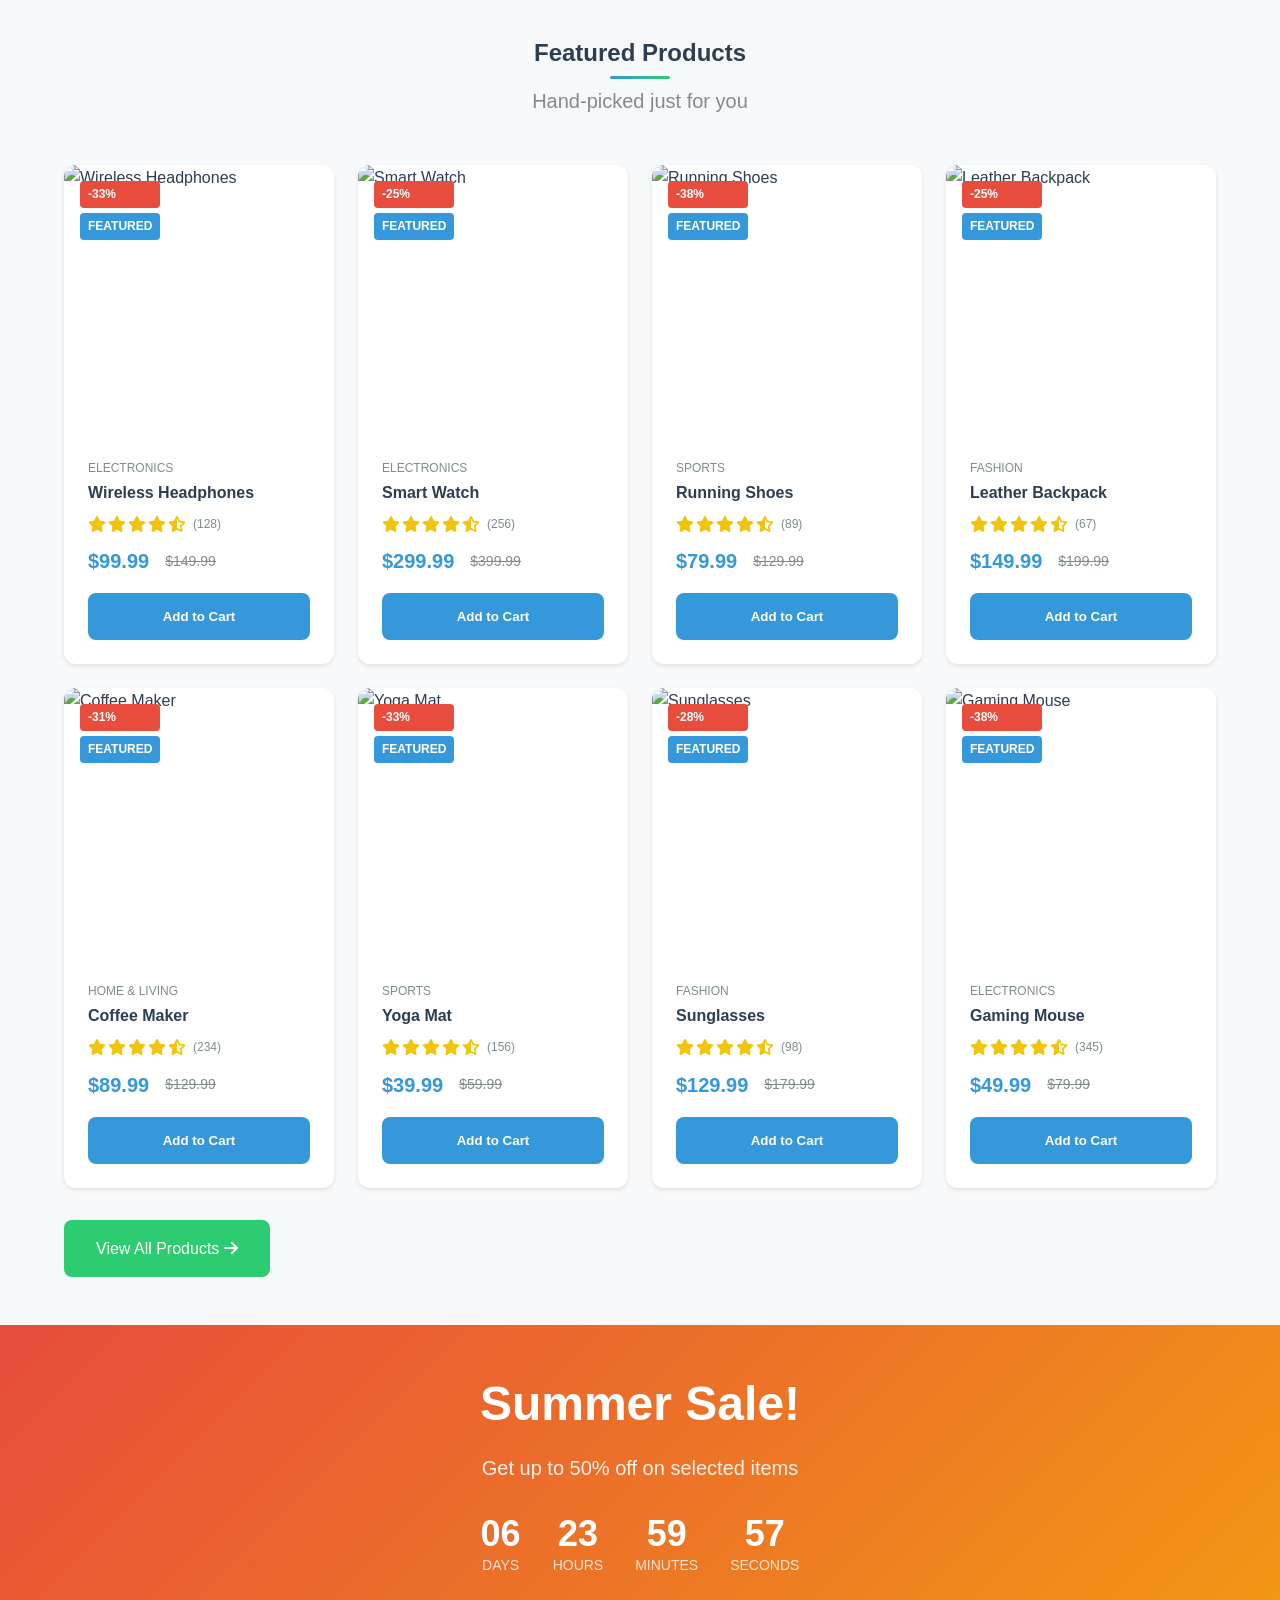
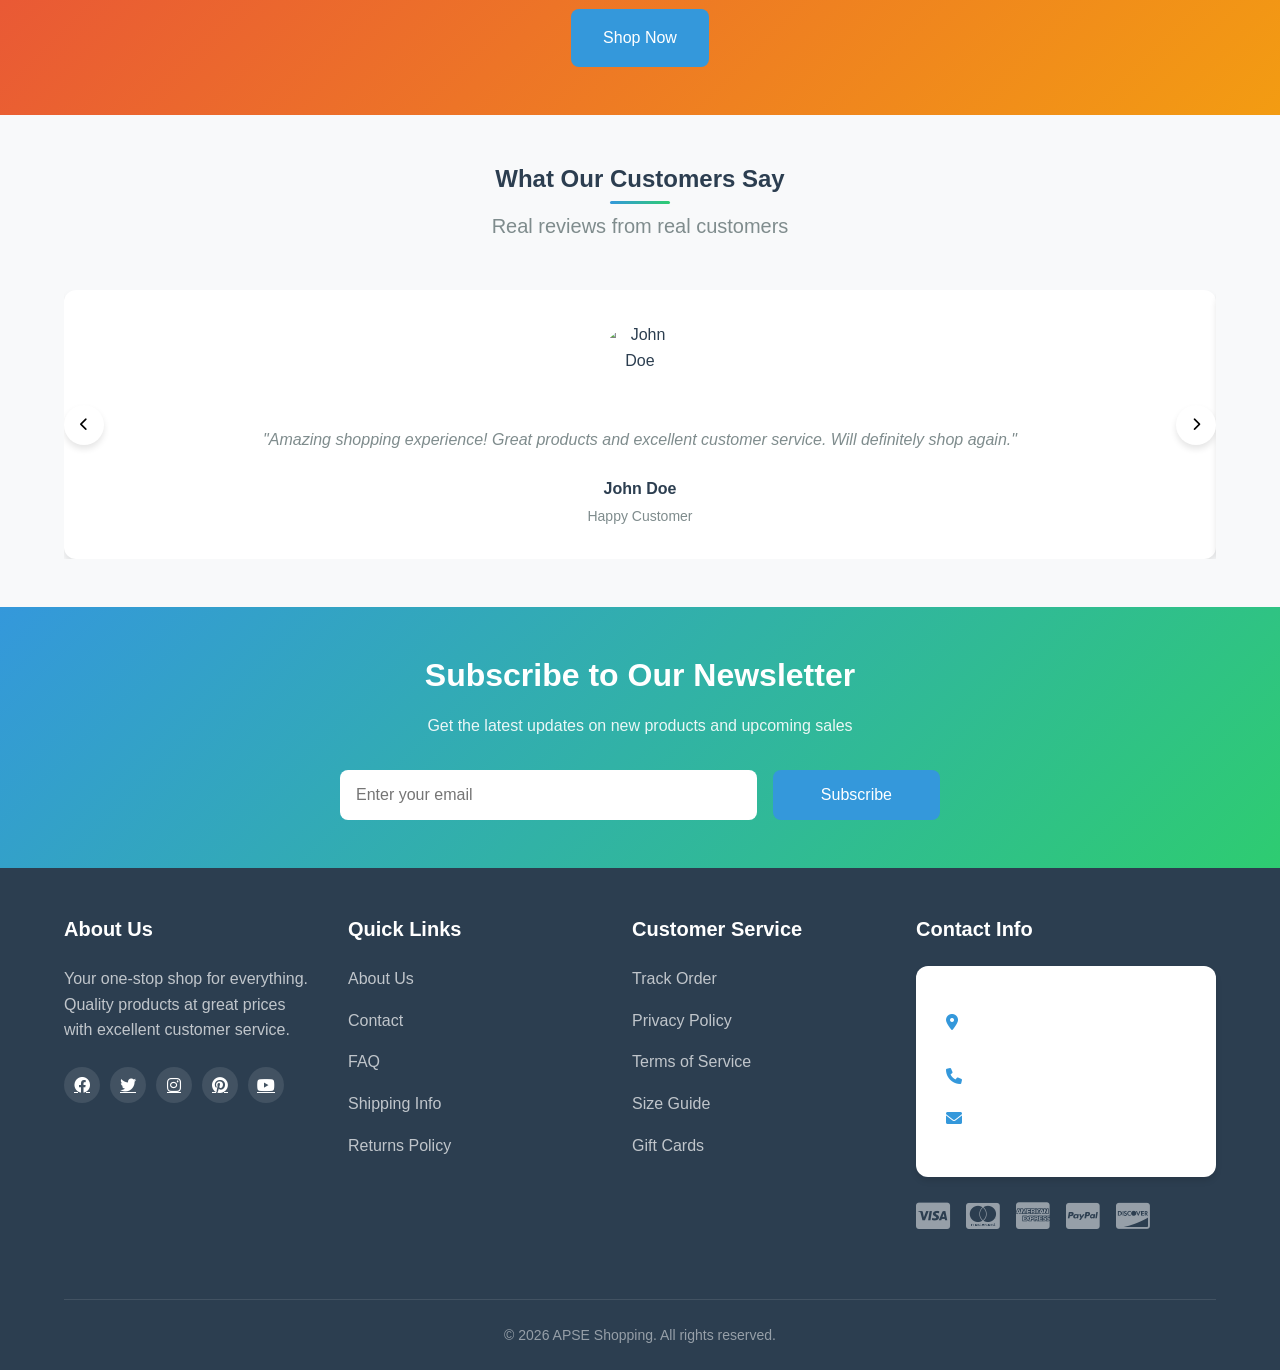
==== commit c7e616e4: "added new file" ====
--- a/index.html
+++ b/index.html
@@ -21,9 +21,9 @@
                         <span><i class="fas fa-envelope"></i> support@apseshopping.com</span>
                     </div>
                     <div class="top-bar-right">
-                        <a href="account/login.html"><i class="fas fa-user"></i> Login</a>
+                        <a href="login.html"><i class="fas fa-user"></i> Login</a>
                         <span class="separator">|</span>
-                        <a href="account/register.html">Register</a>
+                        <a href="register.html">Register</a>
                     </div>
                 </div>
             </div>
--- a/css/style.css
+++ b/css/style.css
@@ -1026,4 +1026,1604 @@
 
 .back-to-top.show {
     display: flex;
+}/* ========== PAGE BANNER ========== */
+.page-banner {
+    margin-top: var(--header-height);
+    background: linear-gradient(135deg, var(--primary-color), var(--secondary-color));
+    color: white;
+    padding: 60px 0;
+    text-align: center;
+}
+
+.page-banner h1 {
+    font-size: 42px;
+    margin-bottom: 15px;
+}
+
+.breadcrumb {
+    font-size: 16px;
+}
+
+.breadcrumb a {
+    color: white;
+    text-decoration: none;
+    opacity: 0.9;
+    transition: opacity var(--transition-fast);
+}
+
+.breadcrumb a:hover {
+    opacity: 1;
+}
+
+.breadcrumb span {
+    opacity: 0.8;
+}
+
+/* ========== PRODUCT DETAILS PAGE ========== */
+.product-details-section {
+    padding: 60px 0;
+}
+
+.product-details-container {
+    display: grid;
+    grid-template-columns: 1fr 1fr;
+    gap: 50px;
+    margin-bottom: 50px;
+}
+
+/* Product Gallery */
+.product-gallery {
+    position: relative;
+}
+
+.main-image {
+    width: 100%;
+    height: 500px;
+    border-radius: var(--border-radius-lg);
+    overflow: hidden;
+    margin-bottom: 20px;
+    cursor: zoom-in;
+}
+
+.main-image img {
+    width: 100%;
+    height: 100%;
+    object-fit: cover;
+    transition: transform var(--transition-normal);
+}
+
+.main-image:hover img {
+    transform: scale(1.1);
+}
+
+.thumbnail-grid {
+    display: grid;
+    grid-template-columns: repeat(4, 1fr);
+    gap: 10px;
+}
+
+.thumbnail {
+    width: 100%;
+    height: 100px;
+    border-radius: var(--border-radius-md);
+    overflow: hidden;
+    cursor: pointer;
+    opacity: 0.6;
+    transition: all var(--transition-fast);
+}
+
+.thumbnail.active,
+.thumbnail:hover {
+    opacity: 1;
+    box-shadow: var(--shadow-md);
+}
+
+.thumbnail img {
+    width: 100%;
+    height: 100%;
+    object-fit: cover;
+}
+
+/* Product Info */
+.product-info-detailed {
+    padding: 20px 0;
+}
+
+.product-info-detailed h1 {
+    font-size: 32px;
+    margin-bottom: 15px;
+    color: var(--text-primary);
+}
+
+.product-meta {
+    display: flex;
+    align-items: center;
+    gap: 20px;
+    margin-bottom: 20px;
+    padding-bottom: 20px;
+    border-bottom: 1px solid var(--border-color);
+}
+
+.product-sku {
+    color: var(--text-secondary);
+    font-size: 14px;
+}
+
+.product-availability {
+    color: var(--success-color);
+    font-size: 14px;
+    font-weight: 500;
+}
+
+.product-availability.out-of-stock {
+    color: var(--danger-color);
+}
+
+.price-section {
+    margin-bottom: 20px;
+}
+
+.current-price-large {
+    font-size: 36px;
+    font-weight: 700;
+    color: var(--primary-color);
+}
+
+.original-price-large {
+    font-size: 24px;
+    color: var(--text-secondary);
+    text-decoration: line-through;
+    margin-left: 15px;
+}
+
+.discount-badge-large {
+    display: inline-block;
+    background: var(--danger-color);
+    color: white;
+    padding: 5px 10px;
+    border-radius: var(--border-radius-sm);
+    font-size: 14px;
+    font-weight: 600;
+    margin-left: 15px;
+}
+
+.short-description {
+    margin-bottom: 30px;
+    color: var(--text-secondary);
+    line-height: 1.8;
+}
+
+/* Product Options */
+.product-options {
+    margin-bottom: 30px;
+}
+
+.option-group {
+    margin-bottom: 20px;
+}
+
+.option-label {
+    display: block;
+    font-weight: 600;
+    margin-bottom: 10px;
+    color: var(--text-primary);
+}
+
+.color-options {
+    display: flex;
+    gap: 10px;
+}
+
+.color-option {
+    width: 40px;
+    height: 40px;
+    border-radius: 50%;
+    cursor: pointer;
+    position: relative;
+    transition: transform var(--transition-fast);
+}
+
+.color-option:hover {
+    transform: scale(1.1);
+}
+
+.color-option.selected::after {
+    content: '\f00c';
+    font-family: 'Font Awesome 5 Free';
+    font-weight: 900;
+    position: absolute;
+    top: 50%;
+    left: 50%;
+    transform: translate(-50%, -50%);
+    color: white;
+    text-shadow: 0 1px 2px rgba(0,0,0,0.3);
+}
+
+.size-options {
+    display: flex;
+    gap: 10px;
+    flex-wrap: wrap;
+}
+
+.size-option {
+    min-width: 50px;
+    height: 50px;
+    border: 2px solid var(--border-color);
+    border-radius: var(--border-radius-md);
+    display: flex;
+    align-items: center;
+    justify-content: center;
+    cursor: pointer;
+    font-weight: 600;
+    transition: all var(--transition-fast);
+}
+
+.size-option:hover {
+    border-color: var(--primary-color);
+    color: var(--primary-color);
+}
+
+.size-option.selected {
+    background: var(--primary-color);
+    border-color: var(--primary-color);
+    color: white;
+}
+
+.size-option.disabled {
+    opacity: 0.5;
+    cursor: not-allowed;
+    text-decoration: line-through;
+}
+
+/* Quantity Selector */
+.quantity-selector {
+    display: flex;
+    align-items: center;
+    gap: 10px;
+    margin-bottom: 30px;
+}
+
+.quantity-btn {
+    width: 45px;
+    height: 45px;
+    border: 1px solid var(--border-color);
+    background: white;
+    border-radius: var(--border-radius-md);
+    font-size: 18px;
+    cursor: pointer;
+    transition: all var(--transition-fast);
+}
+
+.quantity-btn:hover {
+    background: var(--primary-color);
+    color: white;
+    border-color: var(--primary-color);
+}
+
+.quantity-input {
+    width: 80px;
+    height: 45px;
+    text-align: center;
+    border: 1px solid var(--border-color);
+    border-radius: var(--border-radius-md);
+    font-size: 16px;
+}
+
+/* Action Buttons */
+.product-actions-large {
+    display: flex;
+    gap: 15px;
+    margin-bottom: 30px;
+}
+
+.btn-large {
+    flex: 1;
+    padding: 15px 30px;
+    font-size: 16px;
+}
+
+.btn-wishlist-large {
+    width: 55px;
+    height: 55px;
+    border: 2px solid var(--border-color);
+    background: white;
+    border-radius: var(--border-radius-md);
+    font-size: 20px;
+    color: var(--text-secondary);
+    cursor: pointer;
+    transition: all var(--transition-fast);
+}
+
+.btn-wishlist-large:hover {
+    border-color: var(--danger-color);
+    color: var(--danger-color);
+}
+
+.btn-wishlist-large.active {
+    background: var(--danger-color);
+    border-color: var(--danger-color);
+    color: white;
+}
+
+/* Product Highlights */
+.product-highlights {
+    background: var(--bg-secondary);
+    border-radius: var(--border-radius-lg);
+    padding: 20px;
+}
+
+.highlight-item {
+    display: flex;
+    align-items: center;
+    gap: 15px;
+    padding: 10px 0;
+    border-bottom: 1px solid var(--border-color);
+}
+
+.highlight-item:last-child {
+    border-bottom: none;
+}
+
+.highlight-item i {
+    font-size: 24px;
+    color: var(--primary-color);
+}
+
+.highlight-content h4 {
+    font-size: 16px;
+    margin-bottom: 5px;
+}
+
+.highlight-content p {
+    color: var(--text-secondary);
+    font-size: 14px;
+}
+
+/* Product Tabs */
+.product-tabs-section {
+    padding: 40px 0;
+    background: var(--bg-secondary);
+}
+
+.tab-headers {
+    display: flex;
+    gap: 10px;
+    margin-bottom: 30px;
+    border-bottom: 2px solid var(--border-color);
+}
+
+.tab-header {
+    padding: 15px 30px;
+    background: transparent;
+    border: none;
+    font-size: 16px;
+    font-weight: 600;
+    color: var(--text-secondary);
+    cursor: pointer;
+    position: relative;
+    transition: all var(--transition-fast);
+}
+
+.tab-header::after {
+    content: '';
+    position: absolute;
+    bottom: -2px;
+    left: 0;
+    right: 0;
+    height: 2px;
+    background: var(--primary-color);
+    transform: scaleX(0);
+    transition: transform var(--transition-fast);
+}
+
+.tab-header:hover {
+    color: var(--primary-color);
+}
+
+.tab-header.active {
+    color: var(--primary-color);
+}
+
+.tab-header.active::after {
+    transform: scaleX(1);
+}
+
+.tab-content {
+    display: none;
+    padding: 30px;
+    background: white;
+    border-radius: var(--border-radius-lg);
+    box-shadow: var(--shadow-sm);
+}
+
+.tab-content.active {
+    display: block;
+    animation: fadeIn 0.5s ease;
+}
+
+.tab-content h3 {
+    margin-bottom: 20px;
+    color: var(--text-primary);
+}
+
+/* Specs Table */
+.specs-table {
+    width: 100%;
+    border-collapse: collapse;
+}
+
+.specs-table tr {
+    border-bottom: 1px solid var(--border-color);
+}
+
+.specs-table tr:last-child {
+    border-bottom: none;
+}
+
+.specs-table td {
+    padding: 15px;
+}
+
+.specs-table td:first-child {
+    font-weight: 600;
+    width: 200px;
+    background: var(--bg-secondary);
+}
+
+/* Reviews */
+.review-item {
+    padding: 20px;
+    border-bottom: 1px solid var(--border-color);
+}
+
+.review-item:last-child {
+    border-bottom: none;
+}
+
+.review-header {
+    display: flex;
+    align-items: center;
+    gap: 15px;
+    margin-bottom: 15px;
+}
+
+.reviewer-avatar {
+    width: 50px;
+    height: 50px;
+    border-radius: 50%;
+    overflow: hidden;
+}
+
+.reviewer-avatar img {
+    width: 100%;
+    height: 100%;
+    object-fit: cover;
+}
+
+.reviewer-info h4 {
+    margin-bottom: 5px;
+}
+
+.review-date {
+    font-size: 12px;
+    color: var(--text-secondary);
+}
+
+.review-rating {
+    margin-left: auto;
+    color: #f1c40f;
+}
+
+.review-content {
+    margin-bottom: 15px;
+    line-height: 1.8;
+}
+
+.review-actions {
+    display: flex;
+    gap: 15px;
+}
+
+.review-actions button {
+    background: transparent;
+    border: none;
+    color: var(--text-secondary);
+    cursor: pointer;
+    transition: color var(--transition-fast);
+}
+
+.review-actions button:hover {
+    color: var(--primary-color);
+}
+
+.review-actions button i {
+    margin-right: 5px;
+}
+
+/* Write Review */
+.write-review {
+    margin-top: 30px;
+    padding: 20px;
+    background: var(--bg-secondary);
+    border-radius: var(--border-radius-lg);
+}
+
+.write-review h4 {
+    margin-bottom: 15px;
+}
+
+.rating-select {
+    display: flex;
+    gap: 5px;
+    margin-bottom: 15px;
+    font-size: 24px;
+    color: var(--border-color);
+}
+
+.rating-select i {
+    cursor: pointer;
+    transition: color var(--transition-fast);
+}
+
+.rating-select i:hover,
+.rating-select i.active {
+    color: #f1c40f;
+}
+
+/* ========== CHECKOUT PAGE ========== */
+.checkout-section {
+    padding: 60px 0;
+}
+
+.checkout-container {
+    display: grid;
+    grid-template-columns: 1fr 350px;
+    gap: 30px;
+}
+
+/* Checkout Steps */
+.checkout-steps {
+    display: flex;
+    margin-bottom: 40px;
+    background: white;
+    border-radius: var(--border-radius-lg);
+    padding: 20px;
+    box-shadow: var(--shadow-sm);
+}
+
+.step {
+    flex: 1;
+    display: flex;
+    align-items: center;
+    gap: 10px;
+    position: relative;
+}
+
+.step:not(:last-child)::after {
+    content: '';
+    position: absolute;
+    right: 0;
+    top: 50%;
+    transform: translateY(-50%);
+    width: 80%;
+    height: 2px;
+    background: var(--border-color);
+}
+
+.step.active .step-number {
+    background: var(--primary-color);
+    color: white;
+}
+
+.step.completed .step-number {
+    background: var(--success-color);
+    color: white;
+}
+
+.step-number {
+    width: 35px;
+    height: 35px;
+    border-radius: 50%;
+    background: var(--bg-secondary);
+    display: flex;
+    align-items: center;
+    justify-content: center;
+    font-weight: 600;
+    z-index: 1;
+}
+
+.step-title {
+    font-weight: 500;
+}
+
+/* Checkout Forms */
+.checkout-step {
+    display: none;
+    background: white;
+    border-radius: var(--border-radius-lg);
+    padding: 30px;
+    box-shadow: var(--shadow-sm);
+}
+
+.checkout-step.active {
+    display: block;
+    animation: fadeIn 0.5s ease;
+}
+
+.checkout-step h2 {
+    margin-bottom: 25px;
+}
+
+.form-row {
+    display: grid;
+    grid-template-columns: 1fr 1fr;
+    gap: 15px;
+}
+
+/* Payment Methods */
+.payment-methods {
+    margin-bottom: 20px;
+}
+
+.payment-method {
+    border: 1px solid var(--border-color);
+    border-radius: var(--border-radius-md);
+    margin-bottom: 10px;
+}
+
+.payment-method input[type="radio"] {
+    display: none;
+}
+
+.payment-method label {
+    display: flex;
+    align-items: center;
+    gap: 10px;
+    padding: 15px;
+    cursor: pointer;
+    transition: all var(--transition-fast);
+}
+
+.payment-method input[type="radio"]:checked + label {
+    background: var(--bg-secondary);
+    border-color: var(--primary-color);
+}
+
+.payment-method label i {
+    font-size: 24px;
+}
+
+.payment-method label i.fa-credit-card { color: var(--primary-color); }
+.payment-method label i.fa-paypal { color: #003087; }
+.payment-method label i.fa-apple { color: #000; }
+.payment-method label i.fa-google { color: #4285F4; }
+
+.credit-card-form {
+    display: block;
+    padding: 20px;
+    background: var(--bg-secondary);
+    border-radius: var(--border-radius-md);
+}
+
+/* Review Sections */
+.review-sections {
+    margin-bottom: 30px;
+}
+
+.review-section {
+    padding: 20px;
+    border: 1px solid var(--border-color);
+    border-radius: var(--border-radius-md);
+    margin-bottom: 15px;
+    position: relative;
+}
+
+.review-section h3 {
+    margin-bottom: 15px;
+    font-size: 18px;
+}
+
+.btn-edit {
+    position: absolute;
+    top: 20px;
+    right: 20px;
+    background: transparent;
+    border: none;
+    color: var(--text-secondary);
+    cursor: pointer;
+    transition: color var(--transition-fast);
+}
+
+.btn-edit:hover {
+    color: var(--primary-color);
+}
+
+/* Checkout Sidebar */
+.checkout-sidebar {
+    background: white;
+    border-radius: var(--border-radius-lg);
+    padding: 25px;
+    box-shadow: var(--shadow-sm);
+    height: fit-content;
+    position: sticky;
+    top: 160px;
+}
+
+.checkout-sidebar h3 {
+    margin-bottom: 20px;
+    padding-bottom: 15px;
+    border-bottom: 1px solid var(--border-color);
+}
+
+.order-items {
+    margin-bottom: 20px;
+    max-height: 300px;
+    overflow-y: auto;
+}
+
+.order-item {
+    display: flex;
+    gap: 10px;
+    padding: 10px 0;
+    border-bottom: 1px solid var(--border-color);
+}
+
+.order-item:last-child {
+    border-bottom: none;
+}
+
+.order-item-image {
+    width: 60px;
+    height: 60px;
+    border-radius: var(--border-radius-md);
+    overflow: hidden;
+}
+
+.order-item-image img {
+    width: 100%;
+    height: 100%;
+    object-fit: cover;
+}
+
+.order-item-details {
+    flex: 1;
+}
+
+.order-item-name {
+    font-weight: 500;
+    margin-bottom: 5px;
+}
+
+.order-item-price {
+    color: var(--text-secondary);
+    font-size: 14px;
+}
+
+.order-item-quantity {
+    color: var(--text-secondary);
+    font-size: 12px;
+}
+
+.order-totals {
+    padding-top: 15px;
+    border-top: 2px solid var(--border-color);
+}
+
+.total-row {
+    display: flex;
+    justify-content: space-between;
+    margin-bottom: 10px;
+}
+
+.total-row.grand-total {
+    font-size: 20px;
+    font-weight: 700;
+    color: var(--primary-color);
+    margin-top: 10px;
+    padding-top: 10px;
+    border-top: 1px solid var(--border-color);
+}
+
+/* ========== AUTH PAGES ========== */
+.auth-section {
+    padding: 60px 0;
+    min-height: calc(100vh - var(--header-height) - 400px);
+    display: flex;
+    align-items: center;
+}
+
+.auth-container {
+    display: grid;
+    grid-template-columns: 1fr 350px;
+    gap: 30px;
+}
+
+.auth-box {
+    background: white;
+    border-radius: var(--border-radius-lg);
+    padding: 40px;
+    box-shadow: var(--shadow-lg);
+}
+
+.auth-box h2 {
+    font-size: 28px;
+    margin-bottom: 10px;
+}
+
+.auth-box p {
+    color: var(--text-secondary);
+    margin-bottom: 30px;
+}
+
+.auth-form .form-group {
+    margin-bottom: 20px;
+}
+
+.auth-form label {
+    display: block;
+    margin-bottom: 8px;
+    font-weight: 500;
+}
+
+.password-input {
+    position: relative;
+}
+
+.password-toggle {
+    position: absolute;
+    right: 15px;
+    top: 50%;
+    transform: translateY(-50%);
+    background: transparent;
+    border: none;
+    color: var(--text-secondary);
+    cursor: pointer;
+}
+
+.password-strength {
+    height: 4px;
+    background: var(--border-color);
+    border-radius: 2px;
+    margin-top: 10px;
+}
+
+.strength-bar {
+    height: 100%;
+    width: 0;
+    border-radius: 2px;
+    transition: width var(--transition-fast), background var(--transition-fast);
+}
+
+.strength-bar.weak {
+    width: 33.33%;
+    background: var(--danger-color);
+}
+
+.strength-bar.medium {
+    width: 66.66%;
+    background: var(--warning-color);
+}
+
+.strength-bar.strong {
+    width: 100%;
+    background: var(--success-color);
+}
+
+.password-hint {
+    font-size: 12px;
+    color: var(--text-secondary);
+    margin-top: 5px;
+}
+
+.forgot-link {
+    float: right;
+    color: var(--primary-color);
+    text-decoration: none;
+}
+
+.btn-block {
+    width: 100%;
+    padding: 15px;
+    font-size: 16px;
+}
+
+.auth-divider {
+    position: relative;
+    text-align: center;
+    margin: 30px 0;
+}
+
+.auth-divider::before {
+    content: '';
+    position: absolute;
+    top: 50%;
+    left: 0;
+    right: 0;
+    height: 1px;
+    background: var(--border-color);
+}
+
+.auth-divider span {
+    position: relative;
+    background: white;
+    padding: 0 15px;
+    color: var(--text-secondary);
+}
+
+.social-login {
+    display: grid;
+    grid-template-columns: 1fr 1fr;
+    gap: 15px;
+    margin-bottom: 20px;
+}
+
+.social-btn {
+    padding: 12px;
+    border: none;
+    border-radius: var(--border-radius-md);
+    font-size: 14px;
+    font-weight: 500;
+    cursor: pointer;
+    transition: all var(--transition-fast);
+    display: flex;
+    align-items: center;
+    justify-content: center;
+    gap: 10px;
+}
+
+.social-btn.google {
+    background: #DB4437;
+    color: white;
+}
+
+.social-btn.google:hover {
+    background: #C53929;
+}
+
+.social-btn.facebook {
+    background: #4267B2;
+    color: white;
+}
+
+.social-btn.facebook:hover {
+    background: #365899;
+}
+
+.auth-redirect {
+    text-align: center;
+    margin-top: 20px;
+}
+
+.auth-redirect a {
+    color: var(--primary-color);
+    font-weight: 600;
+    text-decoration: none;
+}
+
+/* Auth Sidebar */
+.auth-sidebar {
+    background: linear-gradient(135deg, var(--primary-color), var(--secondary-color));
+    color: white;
+    border-radius: var(--border-radius-lg);
+    padding: 40px;
+    height: fit-content;
+}
+
+.auth-sidebar h3 {
+    font-size: 24px;
+    margin-bottom: 30px;
+}
+
+.benefits-list {
+    list-style: none;
+}
+
+.benefits-list li {
+    display: flex;
+    align-items: center;
+    gap: 15px;
+    margin-bottom: 25px;
+}
+
+.benefits-list li i {
+    width: 40px;
+    height: 40px;
+    background: rgba(255,255,255,0.2);
+    border-radius: 50%;
+    display: flex;
+    align-items: center;
+    justify-content: center;
+    font-size: 20px;
+}
+
+.benefits-list li h4 {
+    margin-bottom: 5px;
+    font-size: 16px;
+}
+
+.benefits-list li p {
+    font-size: 14px;
+    opacity: 0.9;
+}
+
+/* ========== WISHLIST PAGE ========== */
+.wishlist-section {
+    padding: 60px 0;
+}
+
+.wishlist-header {
+    display: flex;
+    justify-content: space-between;
+    align-items: center;
+    margin-bottom: 30px;
+}
+
+.wishlist-header h2 {
+    font-size: 28px;
+}
+
+.wishlist-header p {
+    color: var(--text-secondary);
+    font-size: 16px;
+}
+
+.wishlist-grid {
+    display: grid;
+    grid-template-columns: repeat(auto-fill, minmax(280px, 1fr));
+    gap: 25px;
+    margin-bottom: 30px;
+}
+
+.wishlist-item {
+    background: white;
+    border-radius: var(--border-radius-lg);
+    overflow: hidden;
+    box-shadow: var(--shadow-sm);
+    transition: all var(--transition-normal);
+    position: relative;
+}
+
+.wishlist-item:hover {
+    transform: translateY(-5px);
+    box-shadow: var(--shadow-lg);
+}
+
+.wishlist-item-remove {
+    position: absolute;
+    top: 10px;
+    right: 10px;
+    width: 35px;
+    height: 35px;
+    border-radius: 50%;
+    background: white;
+    border: none;
+    box-shadow: var(--shadow-md);
+    cursor: pointer;
+    color: var(--danger-color);
+    transition: all var(--transition-fast);
+    z-index: 2;
+}
+
+.wishlist-item-remove:hover {
+    background: var(--danger-color);
+    color: white;
+}
+
+.wishlist-item-image {
+    height: 200px;
+    overflow: hidden;
+}
+
+.wishlist-item-image img {
+    width: 100%;
+    height: 100%;
+    object-fit: cover;
+    transition: transform var(--transition-normal);
+}
+
+.wishlist-item:hover .wishlist-item-image img {
+    transform: scale(1.1);
+}
+
+.wishlist-item-info {
+    padding: 20px;
+}
+
+.wishlist-item-title {
+    font-size: 16px;
+    font-weight: 600;
+    margin-bottom: 10px;
+}
+
+.wishlist-item-price {
+    font-size: 18px;
+    font-weight: 700;
+    color: var(--primary-color);
+    margin-bottom: 15px;
+}
+
+.wishlist-item-actions {
+    display: grid;
+    grid-template-columns: 1fr auto;
+    gap: 10px;
+}
+
+.wishlist-actions {
+    display: flex;
+    justify-content: flex-end;
+    gap: 15px;
+}
+
+/* Empty States */
+.empty-wishlist {
+    text-align: center;
+    padding: 60px 20px;
+}
+
+.empty-wishlist i {
+    font-size: 80px;
+    color: var(--text-light);
+    margin-bottom: 20px;
+}
+
+.empty-wishlist h3 {
+    font-size: 24px;
+    margin-bottom: 10px;
+}
+
+.empty-wishlist p {
+    color: var(--text-secondary);
+    margin-bottom: 30px;
+}
+
+/* ========== ABOUT PAGE ========== */
+.about-story {
+    padding: 60px 0;
+}
+
+.story-content {
+    display: grid;
+    grid-template-columns: 1fr 1fr;
+    gap: 50px;
+    align-items: center;
+}
+
+.story-text h2 {
+    font-size: 36px;
+    margin-bottom: 20px;
+}
+
+.story-text p {
+    color: var(--text-secondary);
+    line-height: 1.8;
+    margin-bottom: 20px;
+}
+
+.story-image {
+    border-radius: var(--border-radius-lg);
+    overflow: hidden;
+    box-shadow: var(--shadow-xl);
+}
+
+.story-image img {
+    width: 100%;
+    height: auto;
+    transition: transform var(--transition-normal);
+}
+
+.story-image:hover img {
+    transform: scale(1.05);
+}
+
+/* Mission Section */
+.mission-section {
+    padding: 60px 0;
+    background: var(--bg-secondary);
+}
+
+.mission-header {
+    text-align: center;
+    margin-bottom: 50px;
+}
+
+.mission-header h2 {
+    font-size: 36px;
+    margin-bottom: 15px;
+}
+
+.mission-header p {
+    color: var(--text-secondary);
+    font-size: 18px;
+}
+
+.values-grid {
+    display: grid;
+    grid-template-columns: repeat(3, 1fr);
+    gap: 30px;
+}
+
+.value-card {
+    background: white;
+    border-radius: var(--border-radius-lg);
+    padding: 30px;
+    text-align: center;
+    box-shadow: var(--shadow-md);
+    transition: all var(--transition-normal);
+}
+
+.value-card:hover {
+    transform: translateY(-10px);
+    box-shadow: var(--shadow-xl);
+}
+
+.value-icon {
+    width: 80px;
+    height: 80px;
+    background: linear-gradient(135deg, var(--primary-light), var(--primary-color));
+    border-radius: 50%;
+    display: flex;
+    align-items: center;
+    justify-content: center;
+    margin: 0 auto 20px;
+    color: white;
+    font-size: 32px;
+}
+
+.value-card h3 {
+    margin-bottom: 15px;
+}
+
+.value-card p {
+    color: var(--text-secondary);
+    line-height: 1.6;
+}
+
+/* Stats Section */
+.stats-section {
+    padding: 60px 0;
+    background: linear-gradient(135deg, var(--primary-color), var(--secondary-color));
+    color: white;
+}
+
+.stats-grid {
+    display: grid;
+    grid-template-columns: repeat(4, 1fr);
+    gap: 30px;
+    text-align: center;
+}
+
+.stat-item {
+    padding: 20px;
+}
+
+.stat-number {
+    display: block;
+    font-size: 48px;
+    font-weight: 700;
+    margin-bottom: 10px;
+    line-height: 1;
+}
+
+.stat-label {
+    font-size: 18px;
+    opacity: 0.9;
+}
+
+/* Team Section */
+.team-section {
+    padding: 60px 0;
+}
+
+.team-grid {
+    display: grid;
+    grid-template-columns: repeat(4, 1fr);
+    gap: 30px;
+}
+
+.team-card {
+    background: white;
+    border-radius: var(--border-radius-lg);
+    overflow: hidden;
+    box-shadow: var(--shadow-md);
+    transition: all var(--transition-normal);
+    text-align: center;
+}
+
+.team-card:hover {
+    transform: translateY(-10px);
+    box-shadow: var(--shadow-xl);
+}
+
+.team-image {
+    height: 250px;
+    overflow: hidden;
+}
+
+.team-image img {
+    width: 100%;
+    height: 100%;
+    object-fit: cover;
+    transition: transform var(--transition-normal);
+}
+
+.team-card:hover .team-image img {
+    transform: scale(1.1);
+}
+
+.team-card h3 {
+    margin-top: 20px;
+    margin-bottom: 5px;
+}
+
+.team-card p {
+    color: var(--text-secondary);
+    margin-bottom: 15px;
+}
+
+.team-social {
+    display: flex;
+    justify-content: center;
+    gap: 15px;
+    padding-bottom: 20px;
+}
+
+.team-social a {
+    width: 35px;
+    height: 35px;
+    border-radius: 50%;
+    background: var(--bg-secondary);
+    display: flex;
+    align-items: center;
+    justify-content: center;
+    color: var(--text-primary);
+    transition: all var(--transition-fast);
+}
+
+.team-social a:hover {
+    background: var(--primary-color);
+    color: white;
+}
+
+/* ========== CONTACT PAGE ========== */
+.contact-section {
+    padding: 60px 0;
+}
+
+.contact-header {
+    text-align: center;
+    margin-bottom: 50px;
+}
+
+.contact-header h2 {
+    font-size: 36px;
+    margin-bottom: 15px;
+}
+
+.contact-header p {
+    color: var(--text-secondary);
+    font-size: 18px;
+    max-width: 600px;
+    margin: 0 auto;
+}
+
+.contact-container {
+    display: grid;
+    grid-template-columns: 1fr 2fr;
+    gap: 30px;
+}
+
+.contact-info {
+    background: white;
+    border-radius: var(--border-radius-lg);
+    padding: 30px;
+    box-shadow: var(--shadow-md);
+}
+
+.contact-info h3 {
+    margin-bottom: 25px;
+    font-size: 22px;
+}
+
+.info-item {
+    display: flex;
+    gap: 15px;
+    margin-bottom: 25px;
+}
+
+.info-icon {
+    width: 50px;
+    height: 50px;
+    background: linear-gradient(135deg, var(--primary-light), var(--primary-color));
+    border-radius: 50%;
+    display: flex;
+    align-items: center;
+    justify-content: center;
+    color: white;
+    font-size: 20px;
+    flex-shrink: 0;
+}
+
+.info-content h4 {
+    margin-bottom: 5px;
+    font-size: 16px;
+}
+
+.info-content p {
+    color: var(--text-secondary);
+    line-height: 1.6;
+}
+
+.social-media {
+    margin-top: 30px;
+}
+
+.social-media h4 {
+    margin-bottom: 15px;
+}
+
+.social-links {
+    display: flex;
+    gap: 10px;
+}
+
+.social-link {
+    width: 40px;
+    height: 40px;
+    border-radius: 50%;
+    background: var(--bg-secondary);
+    display: flex;
+    align-items: center;
+    justify-content: center;
+    color: var(--text-primary);
+    transition: all var(--transition-fast);
+}
+
+.social-link:hover {
+    background: var(--primary-color);
+    color: white;
+    transform: translateY(-3px);
+}
+
+.contact-form {
+    background: white;
+    border-radius: var(--border-radius-lg);
+    padding: 30px;
+    box-shadow: var(--shadow-md);
+}
+
+.contact-form h3 {
+    margin-bottom: 25px;
+    font-size: 22px;
+}
+
+.contact-form textarea {
+    resize: vertical;
+}
+
+/* Map Section */
+.map-section {
+    height: 450px;
+}
+
+.map-section iframe {
+    width: 100%;
+    height: 100%;
+}
+
+/* FAQ Section */
+.faq-section {
+    padding: 60px 0;
+    background: var(--bg-secondary);
+}
+
+.faq-grid {
+    display: grid;
+    grid-template-columns: repeat(2, 1fr);
+    gap: 30px;
+    max-width: 900px;
+    margin: 0 auto;
+}
+
+.faq-item {
+    background: white;
+    border-radius: var(--border-radius-lg);
+    padding: 25px;
+    box-shadow: var(--shadow-sm);
+    transition: all var(--transition-normal);
+}
+
+.faq-item:hover {
+    transform: translateY(-5px);
+    box-shadow: var(--shadow-md);
+}
+
+.faq-item h3 {
+    margin-bottom: 15px;
+    font-size: 18px;
+}
+
+.faq-item p {
+    color: var(--text-secondary);
+    line-height: 1.6;
+}
+
+/* ========== RESPONSIVE ADJUSTMENTS ========== */
+@media screen and (max-width: 1024px) {
+    .product-details-container,
+    .story-content,
+    .checkout-container,
+    .auth-container,
+    .contact-container {
+        grid-template-columns: 1fr;
+    }
+    
+    .values-grid,
+    .team-grid {
+        grid-template-columns: repeat(2, 1fr);
+    }
+    
+    .stats-grid {
+        grid-template-columns: repeat(2, 1fr);
+    }
+    
+    .checkout-sidebar {
+        position: static;
+    }
+}
+
+@media screen and (max-width: 768px) {
+    .values-grid,
+    .team-grid,
+    .faq-grid {
+        grid-template-columns: 1fr;
+    }
+    
+    .form-row {
+        grid-template-columns: 1fr;
+    }
+    
+    .product-meta {
+        flex-direction: column;
+        align-items: flex-start;
+        gap: 10px;
+    }
+    
+    .tab-headers {
+        flex-wrap: wrap;
+    }
+    
+    .tab-header {
+        flex: 1;
+        text-align: center;
+        padding: 10px;
+    }
+}
+
+@media screen and (max-width: 480px) {
+    .product-actions-large {
+        flex-direction: column;
+    }
+    
+    .btn-wishlist-large {
+        width: 100%;
+    }
+    
+    .checkout-steps {
+        flex-direction: column;
+        gap: 15px;
+    }
+    
+    .step:not(:last-child)::after {
+        display: none;
+    }
+    
+    .wishlist-header {
+        flex-direction: column;
+        gap: 10px;
+        text-align: center;
+    }
+    
+    .wishlist-actions {
+        justify-content: center;
+    }
 }
